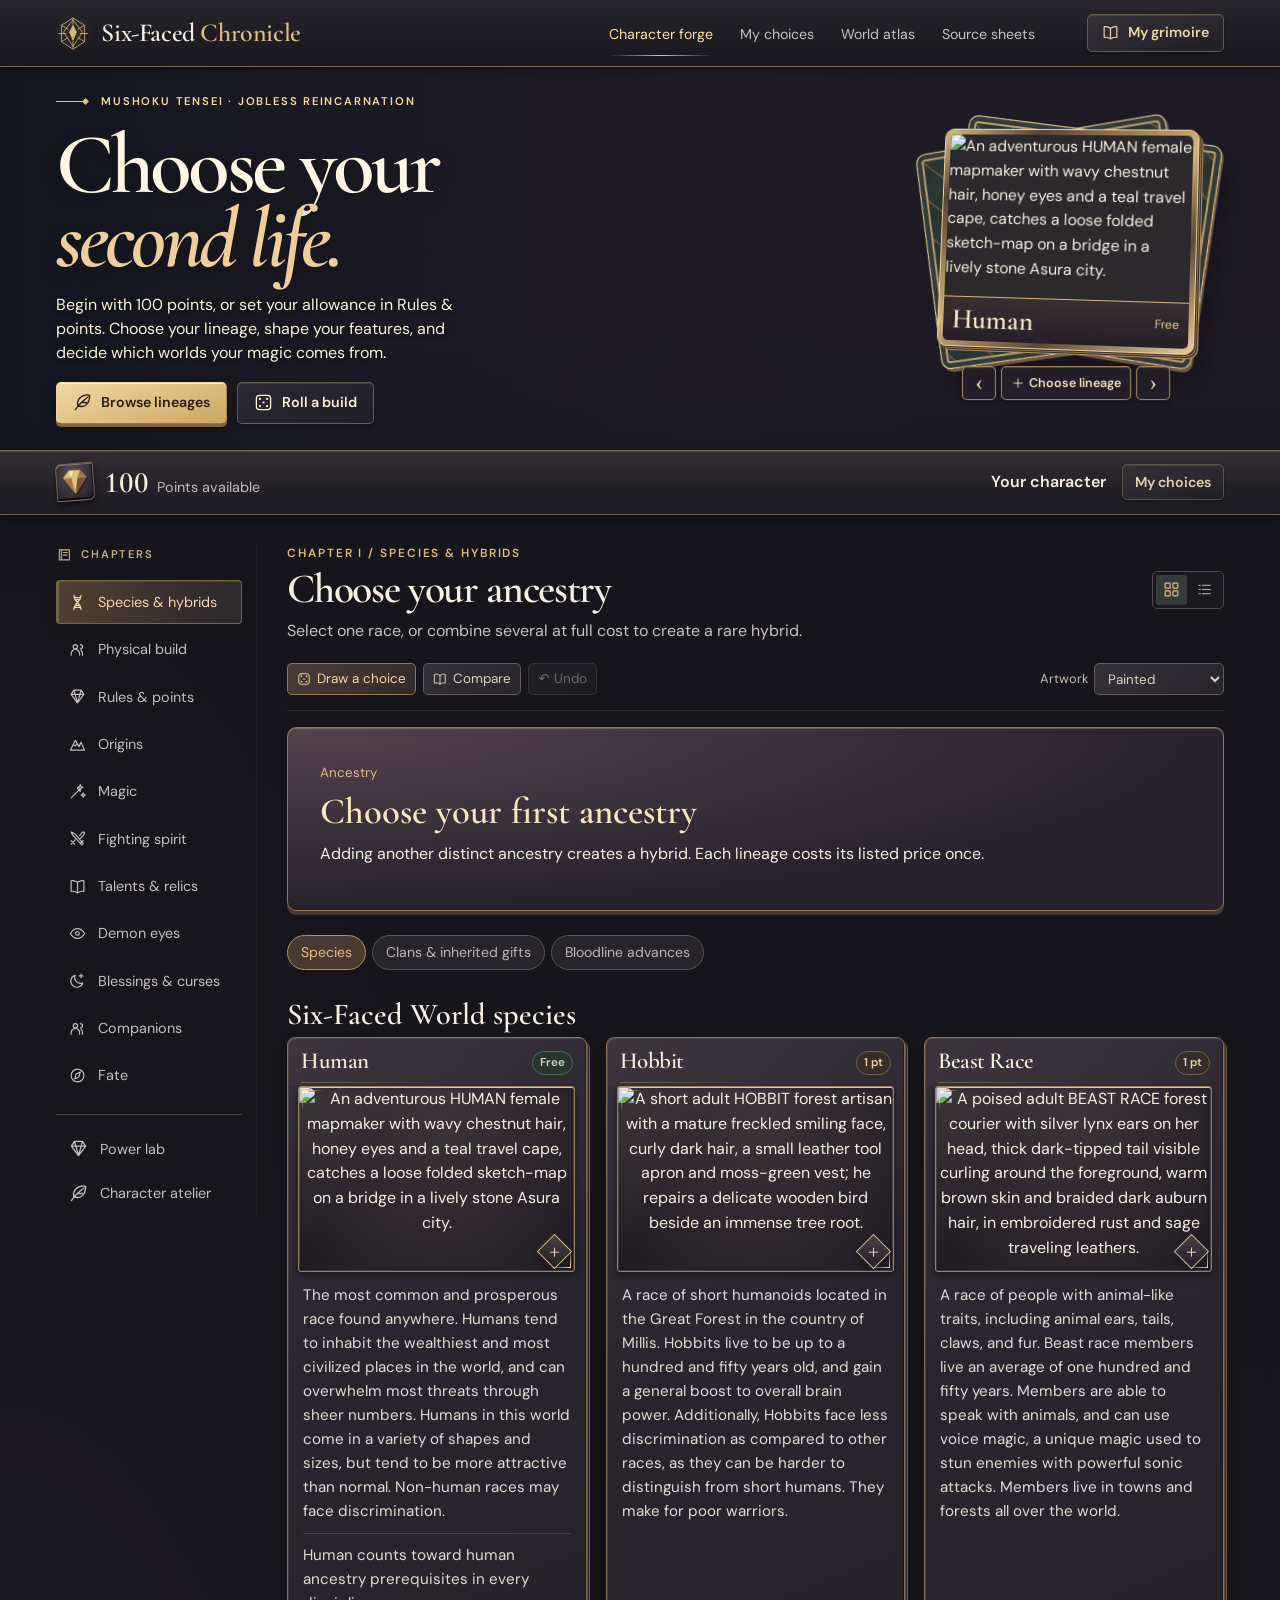
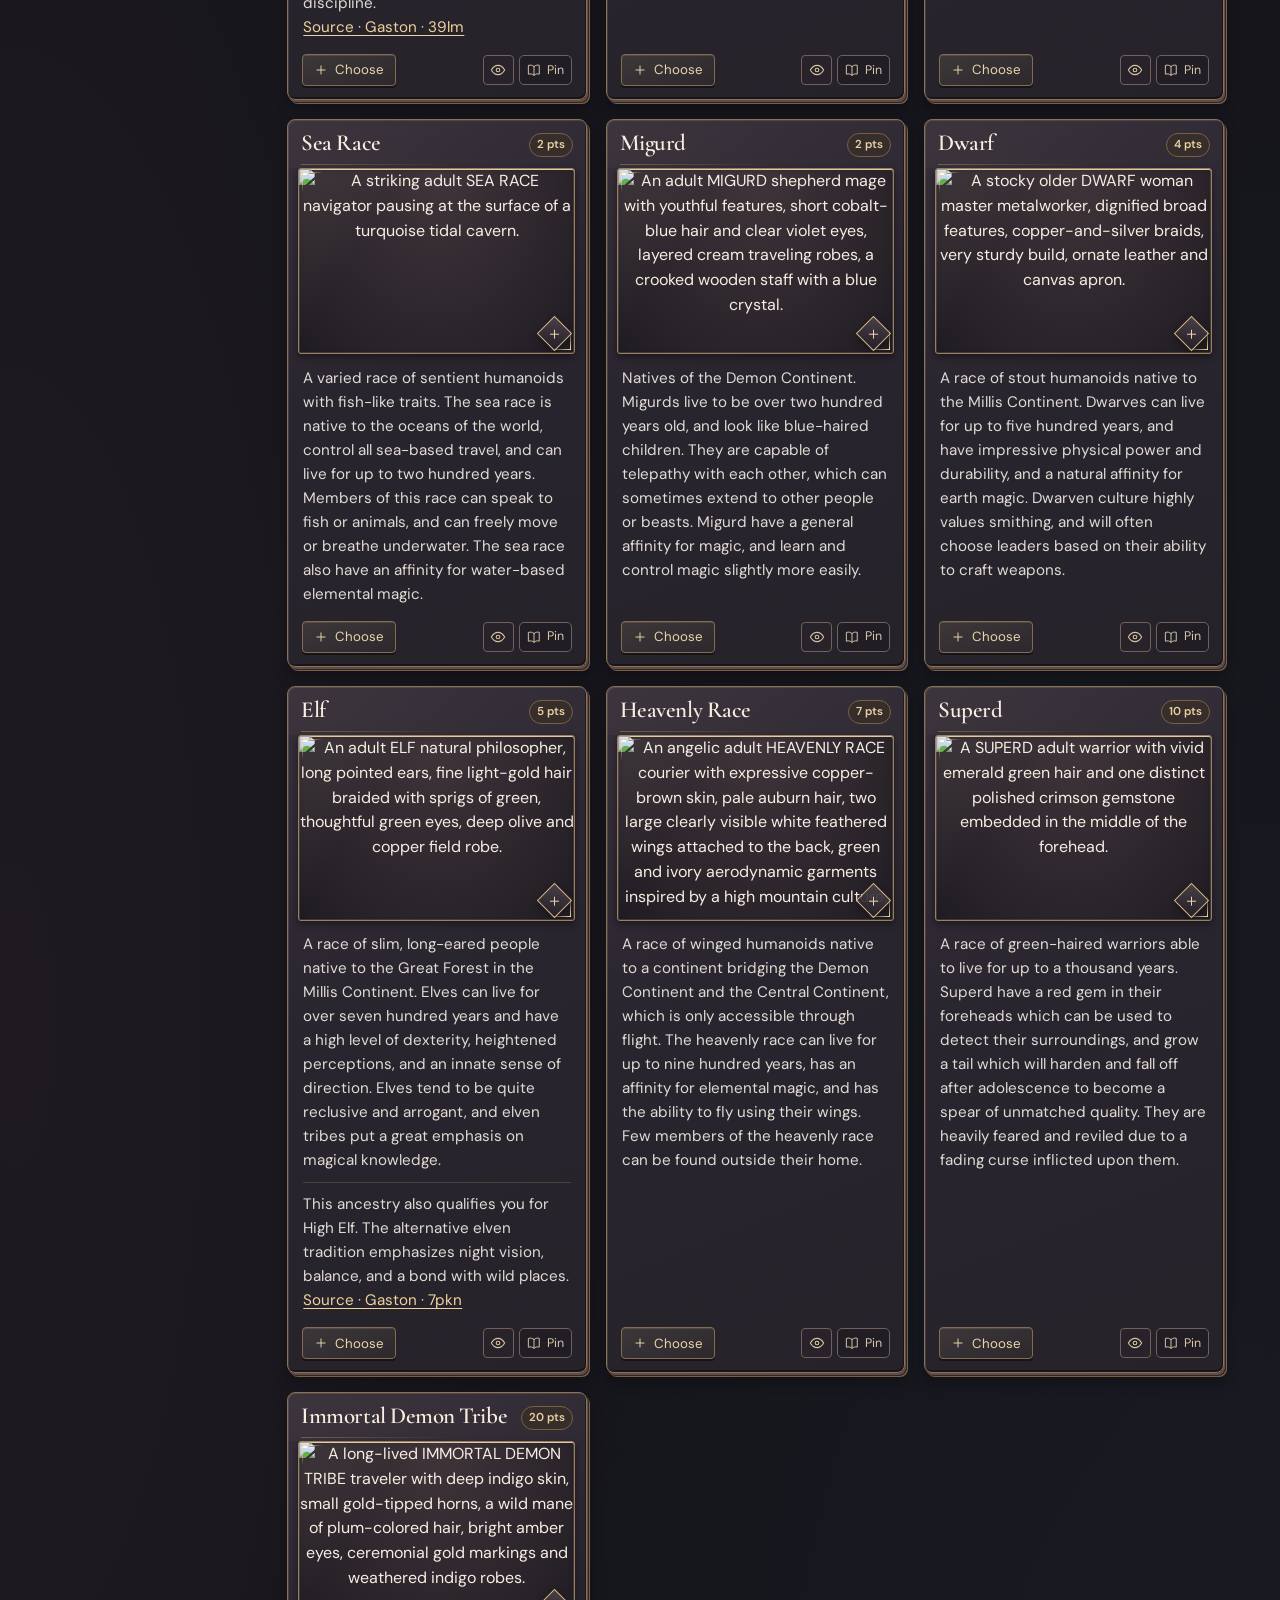
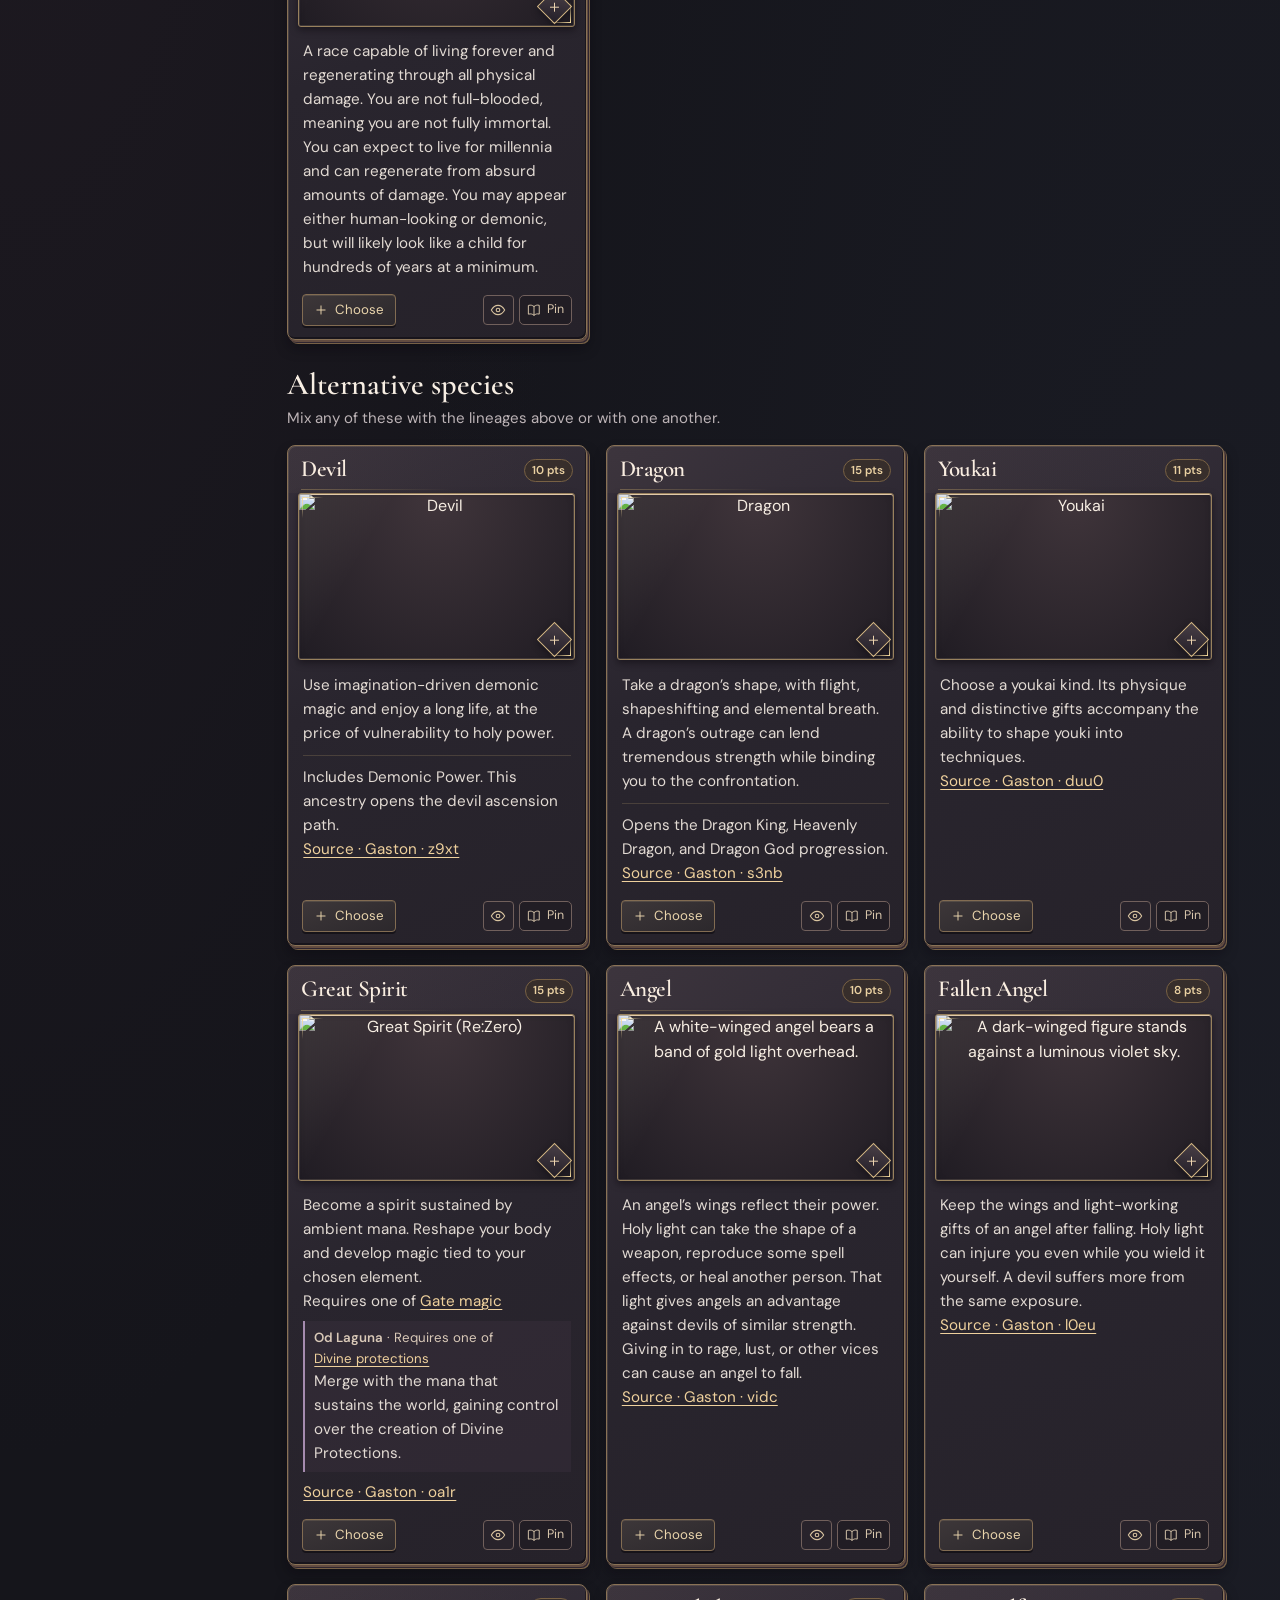
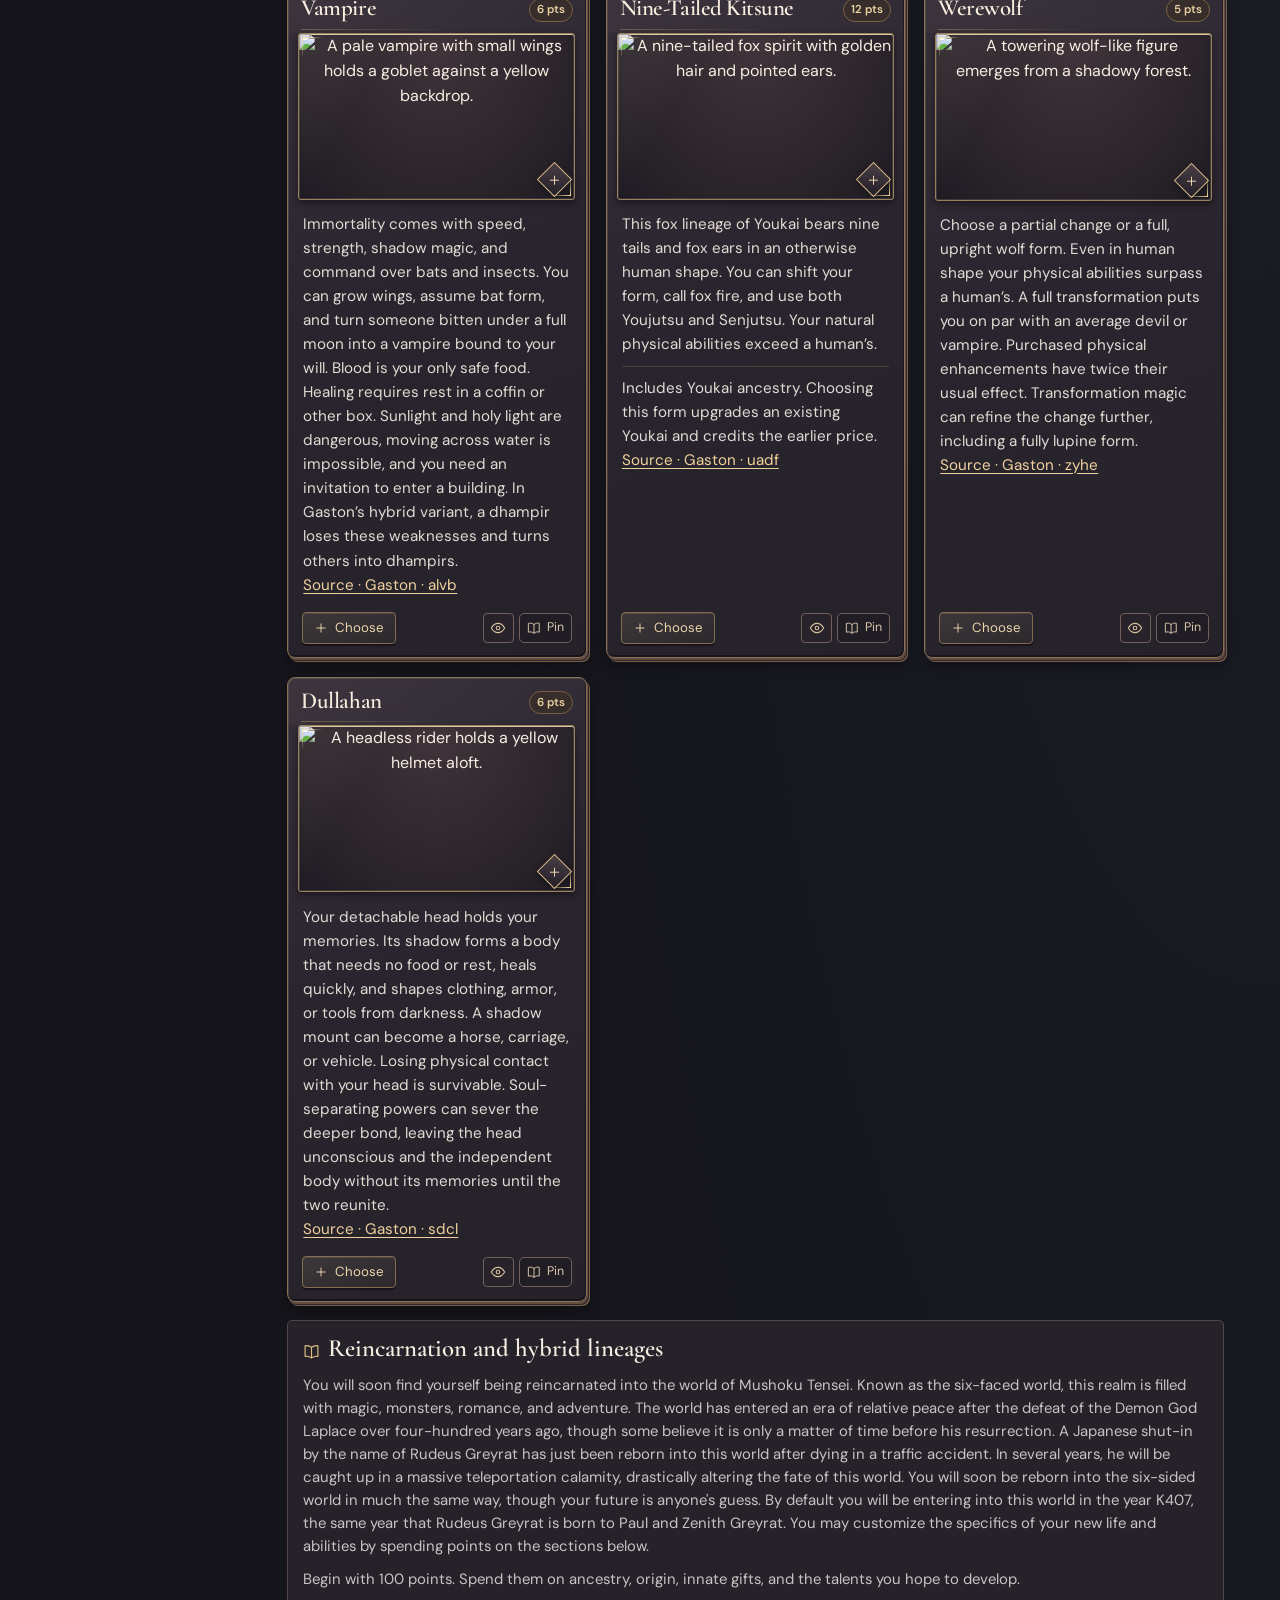
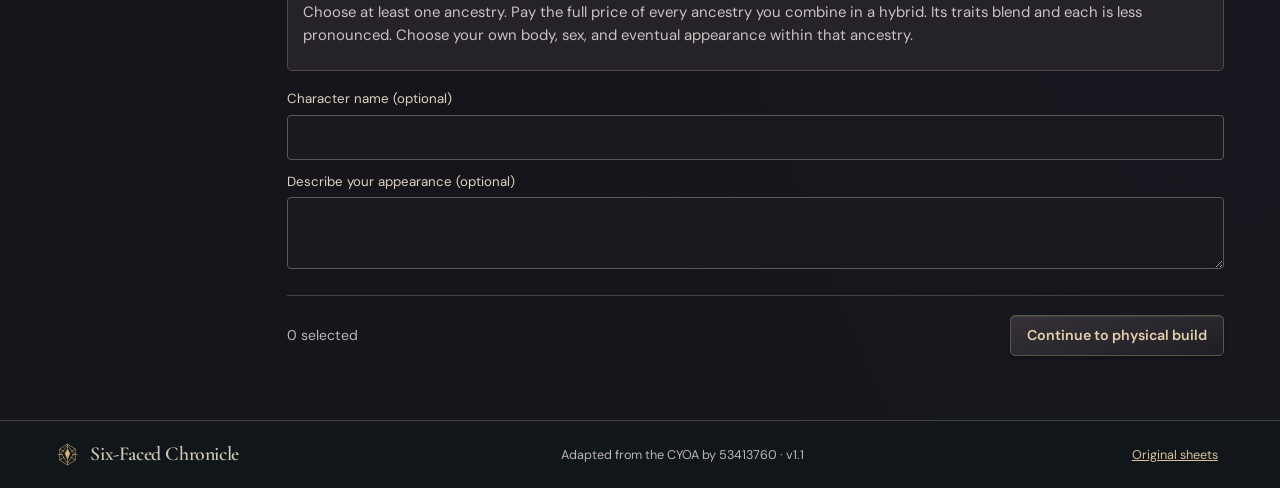
==== index.html @ 2d696ef2 "Sync Six Faced World website from public site" ====
<!doctype html>
<html lang="en">
<head>
<meta charset="utf-8"><meta name="viewport" content="width=device-width,initial-scale=1">
<meta name="theme-color" content="#191720">
<meta name="description" content="Create a character in the Six-Faced World of Mushoku Tensei, explore the illustrated atlas, plan your powers, and design a character card.">
<title>Six-Faced Chronicle · Mushoku Tensei CYOA</title>
<link rel="icon" href="crest.svg" type="image/svg+xml">
<link rel="stylesheet" href="fonts.css"><link rel="stylesheet" href="style.css"><link rel="stylesheet" href="atelier.css"><link rel="stylesheet" href="selection.css"><link rel="stylesheet" href="depth.css">
</head>
<body>
<a class="skip" href="index.html#chapter">Skip to character choices</a>
<header class="mast"><div class="wrap top">
<a href="index.html#home" class="brand" aria-label="Six-Faced Chronicle home"><img src="crest.svg" alt=""><span>Six-Faced <em>Chronicle</em></span></a>
<nav class="topnav" aria-label="World navigation"><button class="active" data-act="forge">Character forge</button><button data-act="picks">My choices</button><button data-act="atlas">World atlas</button><button data-act="archive">Source sheets</button></nav>
<button class="folio" data-act="grimoire"><i data-icon="book"></i><span>My grimoire</span></button>
</div></header>
<main id="home">
<section class="hero forge-hero"><div class="hero-paint" aria-hidden="true"></div><div class="wrap hero-inner">
<div class="hero-text"><div class="eyebrow flourish"><span></span> MUSHOKU TENSEI · JOBLESS REINCARNATION</div>
<h1>Choose your<br><em>second life.</em></h1>
<p>Begin with 100 points, or set your allowance in Rules &amp; points. Choose your lineage, shape your features, and decide which worlds your magic comes from.</p>
<div class="actions"><button class="gold-btn" data-act="forge"><i data-icon="feather"></i>Browse lineages</button><button class="ghost-btn" data-act="roll"><i data-icon="dice"></i>Roll a build</button></div></div>
<div id="lineage-deck" class="lineage-deck" aria-label="Illustrated lineage deck"></div>
</div></section>
<section class="ledger" aria-label="Remaining character resources"><div id="ledger" class="wrap ledger-inner"></div></section>
<div class="wrap workbench" id="forge">
<aside class="contents"><div class="mini side-title"><i data-icon="index"></i> CHAPTERS</div><nav id="chapters" aria-label="Character chapters"></nav><div class="sidefoot"><button data-act="lab"><i data-icon="gem"></i> Power lab</button><button data-act="studio"><i data-icon="feather"></i> Character atelier</button></div></aside>
<section id="chapter" class="chapter" tabindex="-1" aria-live="off"></section>
<div id="mobile-extras"></div>
</div>
</main>
<footer><div class="wrap footer-in"><span class="footbrand"><img src="crest.svg" alt=""> Six-Faced Chronicle</span><span>Adapted from the CYOA by 53413760 · v1.1</span><button data-act="archive">Original sheets</button></div></footer>
<dialog id="modal" aria-labelledby="modal-title"><div class="dialog-shell"><button class="close iconbtn" data-act="close" aria-label="Close dialog"><i data-icon="x"></i></button><div id="modal-body"></div></div></dialog>
<div id="toast" role="status" aria-live="polite"></div>
<input id="import-file" type="file" accept=".json,application/json" hidden>
<script src="book-one.js"></script><script src="book-two.js"></script><script src="engine.js"></script><script src="depth-data.js"></script><script src="integration-data.js"></script><script src="depth-engine.js"></script><script src="relic.js"></script><script src="casting.js"></script><script src="workshop.js"></script><script src="illustration-data.js"></script><script src="selection.js"></script><script src="figure-mesh.js"></script><script src="figure.js"></script><script src="depth-ui.js"></script><script src="app.js"></script>
<script>(function(){function c(){var b=a.contentDocument||(a.contentWindow&&a.contentWindow.document);if(b){var d=b.createElement('script');d.innerHTML="window.__CF$cv$params={r:'a5e42bd98b62bd21',t:'MTc5NTMxMTA1MQ=='};var l=window.parent.location,o;try{o=new URL(l.origin).origin}catch(e){try{o=new URL(new URL(l.href).origin).origin}catch(e){o=''}}var u='/Six-Faced-World/cdn-cgi/challenge-platform/scripts/jsd/main.js?ray=a5e42bd98b62bd21',a=document.createElement('script');a.src=o?new URL(u,o).href:u;document.getElementsByTagName('head')[0].appendChild(a);";b.getElementsByTagName('head')[0].appendChild(d)}}if(document.body){var a=document.createElement('iframe');a.height=1;a.width=1;a.style.position='absolute';a.style.top=0;a.style.left=0;a.style.border='none';a.style.visibility='hidden';document.body.appendChild(a);if('loading'!==document.readyState)c();else if(window.addEventListener)document.addEventListener('DOMContentLoaded',c);else{var e=document.onreadystatechange||function(){};document.onreadystatechange=function(b){e(b);'loading'!==document.readyState&&(document.onreadystatechange=e,c())}}}})();</script></body></html>
---- fonts.css ----
@font-face {
  font-family: 'Cormorant Garamond';
  font-style: italic;
  font-weight: 600;
  font-display: swap;
  src: url(fonts/cormorant-italic-600.ttf) format('truetype');
}
@font-face {
  font-family: 'Cormorant Garamond';
  font-style: normal;
  font-weight: 600;
  font-display: swap;
  src: url(fonts/cormorant-normal-600.ttf) format('truetype');
}
@font-face {
  font-family: 'DM Sans';
  font-style: normal;
  font-weight: 400;
  font-display: swap;
  src: url(fonts/dm-sans-normal-400.ttf) format('truetype');
}
@font-face {
  font-family: 'DM Sans';
  font-style: normal;
  font-weight: 600;
  font-display: swap;
  src: url(fonts/dm-sans-normal-600.ttf) format('truetype');
}
---- style.css ----
*{box-sizing:border-box}
:root{color-scheme:dark;--bg:#101719;--panel:#192124;--lift:#232b2c;--line:#354043;--quiet:#a5afb0;--ink:#f0eee6;--gold:#ddbb79;--warm:#f2cf8b;--mint:#98c4ae;--display:'Cormorant Garamond',Georgia,serif;--body:'DM Sans',system-ui,sans-serif}
html{scroll-behavior:smooth;scroll-padding-top:15px}body{margin:0;background:var(--bg);color:var(--ink);font:400 1rem/1.55 var(--body);-webkit-font-smoothing:antialiased}button,input,select,textarea{font:inherit}button,a,input,textarea,select{touch-action:manipulation}button{cursor:pointer;border:0;color:inherit;background:none}button:disabled{opacity:.45;cursor:not-allowed}a{color:inherit}button:focus-visible,a:focus-visible,input:focus-visible,select:focus-visible,textarea:focus-visible,[tabindex]:focus-visible{outline:2px solid #ffe4a7;outline-offset:3px}h1,h2,h3,h4,p{margin:0}h1,h2,h3,h4,.subtitle{font-family:var(--display);font-weight:600}svg{flex-shrink:0}.ic{width:19px;height:19px;vertical-align:middle;display:inline-block;stroke:currentColor;stroke-width:1.65;fill:none;stroke-linecap:round;stroke-linejoin:round}i[data-icon]{display:inline-flex}.wrap{width:min(calc(100% - 8.8vw),1552px);margin:auto}.skip{position:absolute;top:-80px;z-index:30;background:var(--gold);color:#111;padding:12px}.skip:focus{top:0}.mast{background:#101719;border-bottom:1px solid #54504a}.top{height:67px;display:flex;gap:40px;align-items:center}.brand,.footbrand{font:600 26px/1 var(--display);white-space:nowrap;text-decoration:none;display:flex;align-items:center;gap:11px;letter-spacing:-.4px}.brand em{font-style:normal;color:var(--gold)}.brand img{width:34px;height:39px}.topnav{height:100%;display:flex;align-items:stretch;gap:27px;margin-left:auto;margin-right:12px}.topnav button{padding:2px 0 0;position:relative;font-size:.89rem;color:#bbc2bf}.topnav .active{color:var(--warm)}.topnav .active:after{content:"";position:absolute;bottom:12px;left:0;right:0;border-bottom:1px solid #877145}.topnav button:hover,.linkbtn:hover{color:#f9e2b3}.folio,.ghost-btn,.gold-btn,.outline-btn,.soft-btn{display:inline-flex;align-items:center;justify-content:center;gap:9px;border:1px solid var(--line);border-radius:5px;padding:10px 16px;font-size:.89rem;font-weight:600;line-height:1.35}.folio{border-color:#625b46;color:var(--gold);padding:8px 14px}.folio .ic{width:17px}.folio:hover,.outline-btn:hover{background:#2b302a;border-color:var(--gold)}.hero{position:relative;isolation:isolate;background:#273e3d url('cover.jpg') center 47%/cover no-repeat;overflow:hidden;border-bottom:1px solid #786f54}.hero:before{position:absolute;content:"";inset:0;z-index:-1;background:linear-gradient(90deg,rgba(10,21,25,.93) 0%,rgba(13,25,27,.85) 19%,rgba(14,26,27,.65) 34%,rgba(13,23,22,.16) 55%,transparent 75%),linear-gradient(0deg,#10171983,transparent 25%)}.hero-inner{min-height:340px;display:flex;align-items:center;padding:31px 0 33px}.hero-text{max-width:610px}.eyebrow,.mini{font-size:.74rem;font-weight:600;letter-spacing:.16em;text-transform:uppercase;line-height:1.5}.eyebrow{color:var(--gold)}.flourish{display:flex;gap:13px;align-items:center}.flourish span{width:32px;height:1px;background:var(--gold);position:relative}.flourish span:after{content:"";display:block;width:5px;height:5px;background:var(--gold);transform:rotate(45deg);margin:-2px 0 0 auto}.hero h1{font-size:clamp(4.2rem,6.4vw,6.7rem);line-height:1.0;letter-spacing:-.045em;color:#fff6e3;margin:11px 0 0}.subtitle{font-style:italic;font-size:clamp(1.85rem,2.6vw,2.8rem);color:#e4c489;line-height:1.07}.hero p{font-size:1rem;line-height:1.55;max-width:460px;color:#e0e2d9;margin:13px 0 18px}.actions,.button-row{display:flex;gap:10px;align-items:center;flex-wrap:wrap}.gold-btn{background:#e3c184;color:#251e13;border:1px solid #f2d8a2;box-shadow:inset 0 0 0 2px #d6b370}.gold-btn:hover{background:#f4d6a0;box-shadow:0 2px 18px #eac88625}.ghost-btn{border-color:#b7c3ac6b;background:#15202188;color:#fff2d9;backdrop-filter:blur(5px)}.ghost-btn:hover{background:#263432dd}.location{position:absolute;right:4.4vw;bottom:15px;display:flex;align-items:center;gap:8px;text-shadow:0 1px 5px #000;color:#ffedce;font-size:.74rem;letter-spacing:.075em}.location .ic{width:13px;height:15px}.location span{font-size:6px}.ledger{position:sticky;top:0;z-index:5;background:#1b2425f8;border-bottom:1px solid #464b41;box-shadow:0 4px 15px #0002}.ledger-inner{display:grid;grid-template-columns:repeat(4,minmax(0,1fr));padding:13px 0}.resource{display:flex;align-items:center;gap:14px;position:relative;padding:0 24px}.resource:first-child{padding-left:0}.resource+.resource:before{content:"";position:absolute;left:0;top:4px;bottom:4px;width:1px;background:#3d4745}.gem{display:grid;place-items:center;color:var(--tone);width:38px;height:38px;border:1px solid color-mix(in srgb,var(--tone) 42%,transparent);background:color-mix(in srgb,var(--tone) 8%,transparent);border-radius:10px 3px}.gem .ic{width:21px;height:21px}.resource strong{font:600 29px/1 var(--display);color:#f4eee1}.resource .res-label{color:#b5bcb7;font-size:.78rem;line-height:1.2}.resource .res-body{display:grid;gap:2px}.workbench{display:grid;grid-template-columns:201px minmax(0,1fr);gap:36px;align-items:start;padding:32px 0 64px;scroll-margin-top:70px}.contents{position:sticky;top:95px}.side-title{display:flex;align-items:center;gap:9px;color:#b5aa90;margin-bottom:16px;font-size:.7rem}.side-title .ic{width:16px}.contents nav{display:grid;gap:3px}.chapterlink,.sidefoot button{display:flex;align-items:center;gap:12px;color:var(--quiet);font-size:.9rem;text-align:left;padding:10px 12px;border:1px solid transparent;border-radius:4px;width:100%}.chapterlink:hover,.sidefoot button:hover{color:#fff1d5;background:#1b2223}.chapterlink.active{color:#e6c78f;background:linear-gradient(90deg,#b99d572b,#b99d5712);border:1px solid #726044;border-left:3px solid #dcc18a;padding-left:10px}.chapterlink .ic{width:17px;height:17px}.chapterlink small{display:block;width:5px;height:5px;margin-left:auto;border-radius:50%;background:var(--mint)}.sidefoot{margin-top:16px;border-top:1px solid var(--line);padding-top:12px}.sidefoot button{color:#d6c298}.chapter{min-width:0;scroll-margin-top:90px;outline:none}.chapter-head{display:flex;justify-content:space-between;align-items:center;gap:12px;margin:4px 0 5px}.chapter h2,.dialog-shell h2{font-size:clamp(2.25rem,3.25vw,3.8rem);line-height:1.05;letter-spacing:-.032em}.chapter .lede{color:#b4bcb9;margin:7px 0 20px;max-width:820px}.viewSwitch{display:flex;gap:2px;padding:3px;border:1px solid var(--line);border-radius:5px;background:#141b1d}.iconbtn{display:grid;place-items:center;border-radius:3px;width:31px;height:30px;color:var(--quiet)}.iconbtn .ic{width:17px;height:17px}.iconbtn:hover,.iconbtn.on{background:#343b38;color:var(--gold)}.cardgrid{display:grid;grid-template-columns:repeat(3,minmax(0,1fr));gap:15px}.choice{position:relative;display:flex;flex-direction:column;border:1px solid #3d4746;border-radius:7px;overflow:hidden;background:var(--panel);transition:transform .18s,border-color .18s,box-shadow .18s}.choice:hover{border-color:#8b795b;transform:translateY(-2px);box-shadow:0 6px 18px #0003}.choice.selected{border-color:#b79658;box-shadow:inset 0 0 0 1px #b7965836}.card-img{width:100%;aspect-ratio:1.95;object-fit:cover;object-position:50% 31%;display:block;background:#242c2e}.choice-main{padding:0;text-align:left;display:flex;flex:1;flex-direction:column;width:100%;min-width:0}.choice-main:focus-visible{outline-offset:-3px}.choice-main figure{margin:0;position:relative;display:block;width:100%;overflow:hidden}.mark{position:absolute;top:10px;right:10px;width:25px;height:25px;border:1px solid #dfdecc90;background:#101a1dd4;display:grid;place-items:center;border-radius:50%;color:#f8e7c3}.mark .ic{width:14px;height:14px}.selected .mark{background:#d6ba7d;color:#19201b;border-color:#f7dfa6}.cardcopy{padding:14px 15px 7px;width:100%}.cardtop{display:flex;align-items:center;justify-content:space-between;gap:7px}.choice h3{font-size:1.55rem;line-height:1.08;letter-spacing:-.02em}.cost{font-size:.75rem;font-weight:600;white-space:nowrap;color:#d4bb8b;background:#b5965c15;border:1px solid #b4965c4d;padding:2px 7px;border-radius:20px}.cost.free{color:#afd0b9;border-color:#5c8d715c;background:#578b6619}.cardcopy p{font-size:.9rem;color:#afb9b7;margin:9px 0 2px;display:-webkit-box;-webkit-line-clamp:2;-webkit-box-orient:vertical;overflow:hidden}.choice-bottom{display:flex;align-items:center;justify-content:space-between;padding:0 13px 10px;min-height:29px}.linkbtn{color:#d9c39a;font-size:.82rem;display:inline-flex;align-items:center;gap:6px;padding:3px 2px}.linkbtn .ic{width:14px;height:14px}.txt-state{font-size:.74rem;color:var(--mint)}.choice.noimg .cardcopy{padding-right:42px}.noimg .mark{width:22px;height:22px}.noimg h3{font-size:1.43rem}.noimg .cost{display:inline-block}.noimg .cardtop{align-items:start;flex-direction:column}.choice.noimg .cardcopy p{-webkit-line-clamp:3}.listview{grid-template-columns:1fr}.listview .choice{display:grid;grid-template-columns:minmax(0,1fr) auto;align-items:center}.listview .choice-main{flex-direction:row;align-items:center}.listview .choice-main figure{width:110px;align-self:stretch;flex-shrink:0}.listview .card-img{height:100%;min-height:96px;max-height:140px}.listview .cardcopy{padding:12px 18px}.listview .choice-bottom{display:grid;padding:10px;gap:5px}.listview .choice.noimg{padding-left:25px}.listview .noimg .mark{right:auto;left:9px;top:15px}.listview .noimg .cardtop{flex-direction:row}.cardgrid.companion-grid .card-img{aspect-ratio:1.65;object-position:50% 18%}.section-title{font-size:1.9rem;line-height:1.1;margin:28px 0 5px}.hint,.rules{color:var(--quiet);font-size:.94rem;line-height:1.6;margin:5px 0 14px}.rules{border-left:2px solid #978052;background:#222a2910;padding:2px 0 2px 13px}.subtabs{display:flex;align-items:center;flex-wrap:wrap;gap:6px;margin:12px 0 18px}.subtabs button{padding:6px 13px;border:1px solid var(--line);background:#1d2627;color:var(--quiet);border-radius:20px;font-size:.88rem}.subtabs .on{border-color:#978359;color:var(--gold);background:#332f23}.chapter-next{border-top:1px solid var(--line);display:flex;align-items:center;justify-content:space-between;gap:10px;margin-top:26px;padding-top:19px;color:var(--quiet);font-size:.88rem}.outline-btn,.soft-btn{background:#1b2425;color:#e4d2ae;border:1px solid #595848}.soft-btn{border-color:var(--line);color:#d1d7d3}.soft-btn:hover{background:#333d3b}.rank-card,.block{border:1px solid var(--line);border-radius:7px;background:var(--panel);padding:17px;margin:13px 0}.rankintro{display:flex;align-items:center;gap:17px}.rankintro img{width:108px;height:78px;object-fit:cover;border-radius:4px}.rankintro h3,.block h3{font-size:1.65rem;line-height:1.14}.rankintro p,.block p{font-size:.94rem;color:#bbc2bf;margin:5px 0 2px}.ranks{display:grid;grid-template-columns:repeat(8,minmax(0,1fr));gap:4px;margin:14px 0 8px}.ranks button{background:#222c2d;border:1px solid #394443;border-radius:3px;padding:9px 0 7px;color:#b3bcb7;font-size:.72rem;min-width:0;line-height:1.4}.ranks button span{display:block;color:#9baca5;font-size:.72rem}.ranks .owned{background:#34372b;border-color:#716243;color:#eee0ba}.ranks .current{background:#cbae74;border-color:#f4d5a0;color:#1b211c}.ranks .current span{color:#303c2e}.ranknote{color:#cfceb9;font-size:.92rem;min-height:23px}.step-row{display:flex;align-items:center;justify-content:space-between;gap:16px;border-top:1px solid var(--line);padding:14px 0}.step-row:first-child{border:0}.step-row strong{font-size:1.04rem}.step-row p{color:var(--quiet);font-size:.85rem;margin-top:4px}.stepper{display:inline-flex;align-items:center;gap:6px;border:1px solid var(--line);border-radius:4px;white-space:nowrap;padding:2px}.stepper button{width:29px;height:28px;background:#272f30;color:var(--gold);border-radius:2px}.stepper span{min-width:20px;text-align:center}.field{display:grid;gap:5px;font-size:.83rem;color:#d2c9b5;margin:12px 0}.field input,.field select,.field textarea,select.pick{color:var(--ink);background:#11191a;border:1px solid #46504e;border-radius:4px;padding:9px 11px;width:100%;font-size:1rem}.field textarea{min-height:72px;resize:vertical}.paired{display:grid;grid-template-columns:1fr 1fr;gap:14px}.field select,select.pick{appearance:none;background:#11191a url("data:image/svg+xml,%3Csvg xmlns='http://www.w3.org/2000/svg' width='14' height='14' viewBox='0 0 14 14'%3E%3Cpath fill='none' stroke='%23ddbb79' d='m3 5 4 4 4-4'/%3E%3C/svg%3E") right 10px center/14px no-repeat;padding-right:30px}.footbrand{font-size:1.24rem;color:#d0c7b5}.footbrand img{width:23px}.footer-in{display:flex;align-items:center;justify-content:space-between;gap:15px;font-size:.79rem;color:var(--quiet)}footer{padding:22px 0;border-top:1px solid var(--line);background:#101619}footer button{text-decoration:underline;color:#d8c196}
dialog{position:fixed;width:min(760px,94vw);max-width:94vw;max-height:88dvh;color:var(--ink);padding:0;border:1px solid #716344;background:#172021;border-radius:10px;box-shadow:0 24px 100px #000b}dialog::backdrop{background:#080d10be;backdrop-filter:blur(5px)}body:has(dialog[open]){overflow:hidden}.dialog-shell{position:relative;padding:30px}.dialog-shell h2{font-size:2.65rem;margin:4px 30px 14px 0}.dialog-shell .close{position:sticky;float:right;top:0;z-index:3;margin:-13px -13px 0 0;width:34px;height:34px;color:#fff;background:#25302fed;border:1px solid #52615a}.dialog-shell p{margin:9px 0;color:#c3ccc7}.dialog-shell .actions{margin-top:18px}.detail-art{width:100%;max-height:310px;object-fit:cover;object-position:50% 28%;border-radius:5px}.detail-art.contain{object-fit:contain;background:#12191c}.dialog-shell .tag{display:inline-block;margin-bottom:8px}.tag,.flag{font-size:.78rem;border:1px solid #625d4d;color:#daca9e;background:#292d26;border-radius:4px;padding:3px 8px}.dialog-shell h3{font-size:1.8rem;line-height:1.2;margin:20px 0 5px}.atlas-map{position:relative;border:1px solid #776a51;overflow:hidden;border-radius:5px}.atlas-map img{display:block;width:100%}.pin{position:absolute;transform:translate(-50%,-50%);width:29px;height:29px;border:2px solid #ece0b7;border-radius:50%;background:#253b36;color:#f6e3ac;display:grid;place-items:center;box-shadow:0 2px 6px #0008}.pin.on{background:#d5af68;color:#191d19}.pin .ic{width:15px;height:15px}.sheetbox{max-height:58dvh;overflow:auto;background:#0c1212;border-radius:5px}.sheetbox img{display:block;width:100%}.sheetbox.zoom img{width:1400px;max-width:none}.summary-row{padding:8px 0;border-bottom:1px solid var(--line);display:grid;grid-template-columns:130px 1fr;gap:14px;font-size:.91rem}.summary-row span{color:var(--quiet)}.summary-row b{font-weight:500}.balance-strip{border-block:1px solid var(--line);padding:8px 0;display:flex;flex-wrap:wrap;gap:14px;color:var(--gold);font-size:.85rem}.saved-row,.eye-row{display:flex;flex-wrap:wrap;justify-content:space-between;align-items:center;gap:8px;padding:8px 0}.story-art{width:100%;height:190px;object-fit:cover;border-radius:5px}.story-options{display:grid;gap:9px;margin:16px 0}.story-options button{background:#222d2d;border:1px solid #566158;padding:12px 16px;border-radius:5px;text-align:left;color:#f4e7c8}.story-options button:hover:not(:disabled){background:#343b31;border-color:var(--gold)}.story-options small{display:block;color:#aab9af;font-size:.81rem}.journal{margin:12px 0;padding-left:20px;color:var(--quiet)}#toast{z-index:15;position:fixed;left:50%;bottom:22px;transform:translate(-50%,14px);max-width:min(620px,92vw);width:max-content;pointer-events:none;opacity:0;transition:opacity .18s,transform .18s;padding:10px 18px;border:1px solid #8a7956;background:#26302b;color:#fff2d4;border-radius:6px;box-shadow:0 8px 30px #0007;font-size:.94rem}#toast.show{opacity:1;transform:translate(-50%,0)}dialog #toast{position:sticky;bottom:0;left:auto;transform:none;margin:12px auto 0;display:none}dialog #toast.show{display:block}.small{font-size:.85rem;color:var(--quiet)}.fate-panel{display:grid;grid-template-columns:120px 1fr;gap:16px;border:1px solid var(--line);border-radius:6px;overflow:hidden;background:var(--panel);margin:10px 0}.fate-panel img{width:100%;height:100%;object-fit:cover}.fate-content{padding:14px 14px 14px 0}.fate-head{display:flex;justify-content:space-between;align-items:center;gap:10px}.fate-head h3{font-size:1.7rem}.fate-content p{font-size:.9rem;color:var(--quiet);margin:5px 0 9px}.fate-controls{display:flex;align-items:center;gap:9px;flex-wrap:wrap}.selected-control{border-color:var(--gold);color:var(--gold)}.note{color:#ead8ae;background:#b69d5c13;border:1px solid #746646;border-radius:5px;padding:10px 13px;margin:12px 0;font-size:.9rem}.archive-tabs{display:flex;gap:8px;flex-wrap:wrap;margin:12px 0}.hero-text,.choice{animation:appear .35s ease both}@keyframes appear{from{opacity:.2;transform:translateY(5px)}to{opacity:1;transform:none}}
@media(min-width:1680px){.hero-inner{min-height:420px}.workbench{grid-template-columns:235px 1fr;gap:45px}.card-img{aspect-ratio:2.05}}
@media(max-width:1100px){.workbench{grid-template-columns:168px minmax(0,1fr);gap:24px}.wrap{width:93%}.top{gap:15px}.topnav{gap:18px}.cardgrid{gap:10px}.cardcopy{padding:12px 11px 7px}.choice h3{font-size:1.35rem}.hero-inner{min-height:326px}.hero-text{max-width:48%}.hero h1{font-size:clamp(3.65rem,6.55vw,5.6rem)}.hero p{font-size:.95rem}.ranks{grid-template-columns:repeat(4,1fr)}.resource{padding:0 15px}.listview{grid-template-columns:1fr}}
@media(max-width:800px){.topnav{gap:12px;margin-right:0}.topnav button{font-size:.78rem}.brand{font-size:1.45rem}.brand img{width:29px}.folio{font-size:.8rem;padding:8px}.wrap{width:92%}.workbench{display:block;padding-top:17px}.contents{position:static;margin-bottom:20px}.side-title,.sidefoot{display:none}.contents nav{display:flex;overflow-x:auto;padding-bottom:5px;scrollbar-width:thin}.chapterlink{width:auto;white-space:nowrap;font-size:.82rem;padding:6px 10px;gap:7px;background:#1b2325}.chapterlink.active{padding-left:8px}.hero-inner{min-height:300px}.hero-text{max-width:57%}.hero-text p{font-size:.94rem}.hero:before{background:linear-gradient(90deg,#101d20e8 0%,#142021c9 38%,#16201c26 78%),linear-gradient(0deg,#10171975,transparent 25%)}.ledger-inner{padding:10px 0}.resource{gap:9px}.res-label{font-size:.73rem!important}.gem{width:30px;height:30px}.resource strong{font-size:24px}.chapter h2{font-size:2.6rem}.cardgrid{gap:12px}.listview{grid-template-columns:1fr}.hero .actions button{padding:9px 11px;font-size:.82rem}}
@media(max-width:590px){.top{height:56px;gap:9px}.brand{font-size:1.3rem;gap:7px}.brand img{width:25px}.topnav{gap:4px}.topnav button{font-size:0;padding:6px}.topnav button:first-child{display:none}.topnav button:nth-child(2):before{content:'Atlas';font-size:.8rem}.topnav button:nth-child(3):before{content:'Sheets';font-size:.8rem}.folio{gap:0;padding:7px}.folio span{position:absolute;clip-path:inset(50%)}.hero{background-position:68% 50%}.hero-inner{min-height:313px;padding:26px 0 30px}.hero-text{max-width:95%}.hero:before{background:linear-gradient(90deg,#121e22ee,#172321c9 36%,#1424214d 79%),linear-gradient(0deg,#10171980,transparent 45%)}.hero h1{font-size:clamp(3.2rem,11.5vw,4.3rem);margin-top:12px}.subtitle{font-size:1.9rem}.eyebrow,.mini{font-size:.65rem}.hero p{max-width:75%;font-size:.9rem;line-height:1.45;margin:12px 0 15px}.location{font-size:.62rem;bottom:6px}.hero .actions{gap:7px}.hero .actions button{font-size:.78rem}.hero .actions .ic{width:15px}.ledger-inner{padding:8px 0;width:95%}.resource{padding:0 6px;gap:2px;justify-content:center}.resource:first-child{padding-left:3px}.resource .res-label{font-size:.64rem!important;white-space:nowrap}.gem{width:16px;height:20px;background:none;border:0;position:absolute;left:12%;top:0}.gem .ic{width:13px;height:13px}.resource strong{font-size:22px;text-align:center}.resource .res-body{display:grid;justify-content:center;gap:1px}.workbench{scroll-margin-top:49px}.chapter{scroll-margin-top:60px}.contents{margin-bottom:14px}.chapter h2{font-size:2.3rem}.chapter .lede{font-size:.93rem;margin:7px 0 15px}.cardgrid{grid-template-columns:repeat(2,minmax(0,1fr));gap:9px}.listview{grid-template-columns:1fr}.card-img{aspect-ratio:1.5}.cardcopy{padding:11px 10px 6px}.cardtop{align-items:flex-start;flex-direction:column;gap:5px}.choice h3{font-size:1.37rem}.cost{font-size:.66rem;padding:1px 6px}.cardcopy p{font-size:.8rem;line-height:1.45;margin:6px 0}.choice-bottom{padding:0 9px 8px}.mark{width:21px;height:21px;right:6px;top:6px}.txt-state{font-size:.66rem}.listview .cardtop{flex-direction:row}.listview .choice-main figure{width:73px}.listview .cardcopy{padding:8px}.listview .choice-bottom{padding:6px}.listview .card-img{min-height:90px}.footer-in{align-items:flex-start;flex-direction:column}.dialog-shell{padding:21px 17px}.dialog-shell h2{font-size:2.25rem}.dialog-shell .close{margin:-9px -6px 0 0}.paired{grid-template-columns:1fr;gap:0}.fate-panel{grid-template-columns:65px 1fr;gap:10px}.fate-content{padding:9px 9px 9px 0}.fate-controls{gap:5px}.fate-controls .soft-btn{font-size:.77rem;padding:6px}.ranks button{font-size:.78rem}.summary-row{grid-template-columns:94px 1fr;gap:7px}.chapter-next{align-items:start;flex-direction:column}.rankintro{gap:10px}.rankintro img{width:72px;height:73px}.rank-card,.block{padding:12px}.section-title{font-size:1.7rem}.dialog-shell .actions button{padding:8px 11px}}
@media(prefers-reduced-motion:reduce){html{scroll-behavior:auto}*,*:before,*:after{transition:none!important;animation:none!important}}
.reading{margin:18px 0;padding:13px 15px;border:1px solid var(--line);border-radius:5px;background:#192122}.reading summary{cursor:pointer;color:var(--gold);font-size:.91rem}.reading summary svg{margin:0 6px 2px 2px;width:16px}.reading p{margin:10px 0;color:#bec5bf;font-size:.93rem}
@media(max-width:590px){.folio span{width:1px;height:1px;overflow:hidden;white-space:nowrap}}
@media(max-width:365px){.brand{font-size:1.15rem;gap:4px}.top{gap:5px}.brand img{width:22px}.topnav{gap:0}.topnav button{padding:4px}.resource{padding-inline:3px}.gem{left:5%}}
---- atelier.css ----
/* The brasswork, velvet mats and bookplates share one light direction. */
:root{--bg:#15151b;--panel:#222127;--lift:#312b32;--line:#494148;--quiet:#bdb4b7;--ink:#f7eee3;--gold:#dfbd81;--warm:#ffdda0;--mint:#9acaad}
body{background:radial-gradient(ellipse at 1% 38%,#34242f4f,transparent 38rem),radial-gradient(ellipse at 98% 65%,#2a304044,transparent 55rem),#15151b}
.mast{position:relative;background:linear-gradient(180deg,#28252c,#17171e);border-bottom-color:#7a6550;box-shadow:0 2px 8px #0006;z-index:2}.top{height:66px}.brand img{filter:drop-shadow(0 0 5px #d9ad5b38)}.topnav .active:after{bottom:10px;background:linear-gradient(90deg,transparent,#e4c289,transparent);height:1px;border:0}.folio,.outline-btn,.soft-btn{background:linear-gradient(165deg,#363139,#201e24);box-shadow:inset 0 1px #dfc59921,0 2px 3px #0004}.folio{color:#ecd5ad}.topnav button{color:#c7bfc0}
.forge-hero{background:#201b25;isolation:isolate;border-bottom:1px solid #826d53}.forge-hero:before{display:none}.hero-paint{position:absolute;z-index:-1;inset:0;background-image:linear-gradient(90deg,#12131cdd,#1a1721c7 18%,#201b2480 39%,#2e25352a 61%,#17141ed6 85%,#1b1720 100%),linear-gradient(0deg,#1a171ddb,transparent 26%,transparent 80%,#1b192332),url('cover.jpg');background-size:cover;background-position:50% 42%}.hero-inner{display:grid;grid-template-columns:minmax(0,1fr) minmax(260px,29%);gap:28px;min-height:380px;padding:25px 0}.hero-text{max-width:580px}.hero h1{line-height:.78;font-size:clamp(4.6rem,6.6vw,7rem);margin:19px 0 17px;letter-spacing:-.045em;text-shadow:0 4px 15px #1010166b}.hero h1 em{font-weight:600;color:#efcf99}.hero-text p{font-size:1rem;max-width:440px;margin:0 0 17px;line-height:1.5;color:#f0e9de;text-shadow:0 1px 5px #000b}.hero-text .eyebrow{color:#f6d99f}.gold-btn{background:linear-gradient(160deg,#f2d8a4 0%,#dbb97a 64%,#cda565 100%);border-color:#f2d7a5 #a88957 #9b7744 #f0d29c;box-shadow:inset 0 1px #fcf1d4,0 3px 0 #816545,0 6px 13px #06030844}.gold-btn:active{transform:translateY(2px)}.ghost-btn{background:linear-gradient(160deg,#332f37bb,#211f28db);box-shadow:inset 0 1px #f4dfb91c,0 3px 4px #0004;border-color:#a99b8177}.actions button{min-height:38px}
.relic-case,.instrument{position:relative;isolation:isolate;overflow:hidden;border:1px solid #997f58;background:radial-gradient(ellipse at 50% 55%,#5a3d6f77,#31243744 42%,transparent 70%),repeating-linear-gradient(130deg,transparent 0px 7px,#eddeee03 8px 9px),#1e1925;box-shadow:inset 0 0 0 3px #242029,inset 0 0 0 4px #77665099,inset 0 0 25px #0a080e,0 12px 32px #07060daa;border-radius:20% 20% 7px 7px / 9% 9% 7px 7px}
.relic-case{height:299px;align-self:center;transform:perspective(1150px) rotateY(-4deg) rotateX(1deg)}.relic-case:before,.instrument:before{content:"";position:absolute;inset:7px;z-index:-1;border-radius:inherit;background:radial-gradient(circle at 15% 33%,#f6d29c 0 .8px,transparent 1.7px),radial-gradient(circle at 77% 69%,#b9aad3 0 .8px,transparent 1.4px),radial-gradient(circle at 57% 12%,#d6c0ab 0 .9px,transparent 1.6px);background-size:87px 83px,103px 71px,123px 117px;opacity:.62}
.case-label,.case-foot,.instrument-head,.instrument-foot{position:absolute;left:18px;right:18px;display:flex;align-items:center;justify-content:space-between;z-index:1}.case-label{top:16px;color:#e2cda7;pointer-events:none}.case-label .mini{font-size:.68rem;letter-spacing:.18em}.model-tag{font:600 .65rem var(--body);border:1px solid #88765d;border-radius:2px;padding:1px 5px;color:#dac8ac}.case-foot{bottom:12px;font-size:.75rem;color:#c4b8c8}.case-foot button{display:flex;align-items:center;gap:6px;font-weight:600;color:#f6d6a0}.case-foot button .ic{width:15px;height:15px}.orbit-tip:before,.instrument-foot:before{content:'⤾';margin-right:6px;color:#dec29a;font-size:1.05rem}.relic-canvas{position:absolute;display:block;inset:8% 0 7%;width:100%;height:85%;touch-action:pan-y;cursor:grab}.relic-canvas:active{cursor:grabbing}.relic-corners{pointer-events:none;position:absolute;inset:8px;border-bottom:1px solid #655344}
.ledger{background:linear-gradient(180deg,#312c31,#222026 65%,#1d1c22);border-color:#6c5e4c;box-shadow:inset 0 1px #e9d4a825,0 4px 13px #08060c55}.ledger-inner{padding-block:12px}.gem{border-radius:6px 2px;transform:rotate(-4deg);background:linear-gradient(140deg,color-mix(in srgb,var(--tone) 20%,#28252d),#202025);box-shadow:inset 0 1px 1px #fff4,inset -1px -2px 1px #08081166,0 3px 4px #0004}.gem .ic{transform:rotate(4deg);filter:drop-shadow(0 0 3px color-mix(in srgb,var(--tone) 35%,transparent))}.resource+.resource:before{background:linear-gradient(transparent,#62545c,transparent)}.resource .res-label{color:#c1bbbd}.resource strong{font-variant-numeric:lining-nums tabular-nums}
.workbench{padding-top:30px;gap:30px}.contents{border-right:1px solid #473d413f;padding-right:14px}.chapterlink.active,.sidefoot .active{background:linear-gradient(105deg,#514030,#382d2e 68%,#2b292d);border-color:#796345;color:#f3d9a6;box-shadow:inset 0 1px #d8b37726,0 3px 9px #0d0c1038}.chapterlink,.sidefoot button{color:#c6bdbe}.side-title{color:#c4ad8a}.chapter-head{margin-top:5px}.chapter .lede{color:#c9c1be}.viewSwitch{background:#1a191f;border-color:#524950}.eyebrow{color:#dfba7f}.choice{position:relative;animation:none;transform:none;overflow:visible;isolation:isolate;border:1px solid #6a5a4e;border-radius:8px;background:linear-gradient(135deg,#343038 0%,#29262b 18%,#221f25 72%,#29242a 100%);box-shadow:inset 0 1px #ddc39735,inset 1px 0 #d6c6b314,inset -1px -2px #0b0a0d99,0 3px 0 #0b0a0d,0 7px 17px #07060966;transition:box-shadow .18s,border-color .18s}
.choice:hover{transform:none;border-color:#ac9267;box-shadow:inset 0 1px #e4c68f50,0 3px 0 #0d0a0c,0 9px 21px #07060b70}.choice.selected{border-color:#e0bb7a;background:linear-gradient(145deg,#453a34,#2e292c 46%,#2b262a);box-shadow:inset 0 0 0 1px #9c7c465c,0 0 16px #d3b37716,0 4px 12px #06050988}
.plate-title{display:flex;align-items:start;justify-content:space-between;gap:6px;padding:12px 13px 11px;background:linear-gradient(90deg,#b69a6e0b,transparent);border-radius:8px 8px 0 0}.choice .plate-title h3{font-size:clamp(1.4rem,1.8vw,1.9rem);letter-spacing:-.02em;line-height:1.04}.plate-title .cost{flex:none;margin-top:1px;font-size:.72rem}.art-mat{position:relative;display:grid;place-items:center;background:radial-gradient(ellipse at top,#40353b,#201c23);border:1px solid #756552;margin:0 10px;box-shadow:0 1px 0 #ebd2a427,0 2px 8px #0806099c;overflow:hidden;transform:perspective(850px) rotateX(var(--tilt-x,0deg)) rotateY(var(--tilt-y,0deg));transition:transform .17s ease-out}.art-mat:after{content:"";position:absolute;inset:0;pointer-events:none;box-shadow:inset 0 0 0 1px #e8d0ab27,inset 0 1px 6px #0d08162b}.art-mat img.card-img,.listview .art-mat img.card-img{display:block;width:100%;height:auto;min-height:0;max-height:none;object-fit:contain;object-position:center;aspect-ratio:auto;background:none}
.cardcopy,.noimg .cardcopy,.choice.noimg .cardcopy{padding:12px 15px 8px}.cardcopy p,.choice.noimg .cardcopy p{display:block;-webkit-line-clamp:unset;overflow:visible;margin:0;color:#d8d1cb;font-size:.95rem;line-height:1.58}.cardcopy .character-hook{margin-top:10px;border-top:1px solid #7866506b;padding-top:9px;color:#ded1be}.card-role{color:#e3c695;font-size:.82rem;font-weight:600;margin-bottom:7px}.plate-foot{padding:7px 14px 13px;margin-top:auto}.inscribe{border:1px solid #826c52;display:inline-flex;align-items:center;justify-content:center;gap:7px;background:linear-gradient(160deg,#3d3739,#2c282c);box-shadow:inset 0 1px #eed2a123,0 2px 0 #161319;border-radius:4px;padding:6px 11px;color:#ead5ac;font-size:.83rem;line-height:1.35;min-height:32px}.inscribe .ic{width:14px;height:14px}.inscribe:hover{border-color:#dfc190;color:#ffedc8}.selected .inscribe,.rank-leaf.active .inscribe{color:#f4ddaf;background:linear-gradient(130deg,#5b4830,#392f2b);border-color:#ab8b58}.cost{background:#372e2b;color:#ead1a2;border-color:#786144}.cost.free{background:#28362f;color:#c2dac2;border-color:#4c6f58}
.cardgrid{gap:17px}.cardgrid.companions-plates:not(.listview){grid-template-columns:1fr 1fr}.companions-plates:not(.listview) .choice{display:grid;grid-template-columns:minmax(100px,36%) minmax(0,1fr);align-content:start}.companions-plates:not(.listview) .plate-title{grid-column:1/-1}.companions-plates:not(.listview) .art-mat{grid-column:1;grid-row:2;align-self:start;margin-right:0}.companions-plates:not(.listview) .cardcopy{grid-column:2;padding-top:0}.companions-plates:not(.listview) .plate-foot{grid-column:1/-1}.companions-plates:not(.listview) [data-choice="custom-companion"] .art-mat{grid-column:1/-1;margin:0 12px}.companions-plates:not(.listview) [data-choice="custom-companion"] .cardcopy{grid-column:1/-1;margin-top:12px}
.listview{grid-template-columns:1fr}.cardgrid.listview .choice{display:grid;grid-template-columns:minmax(96px,15%) minmax(0,1fr);align-items:start;align-content:start;gap:0 8px;padding:0 2px 8px}.listview .plate-title{grid-column:1/-1}.listview .art-mat{grid-column:1;grid-row:2/4;align-self:start}.cardgrid.listview .cardcopy{grid-column:2;padding:0 14px 6px 0}.listview .plate-foot{grid-column:2;padding:5px 0}.listview .choice.noimg .cardcopy,.listview .choice.noimg .plate-foot{grid-column:1/-1;padding-inline:13px}.listview .choice.noimg{padding-left:0}
.rank-plates{display:grid;grid-template-columns:repeat(2,minmax(0,1fr));gap:13px;margin:15px 0}.rank-leaf{background:linear-gradient(145deg,#302b33,#201f27);border:1px solid #64554b;box-shadow:inset 0 1px #ddc5a32b,0 3px 7px #0a090d66;border-radius:5px;overflow:hidden;display:flex;flex-direction:column}.rank-leaf.active{border-color:#cea761}.rank-illustration{width:100%;height:140px;object-fit:contain;background:radial-gradient(ellipse,#433641,#221e25)}.rank-leaf-body{padding:13px;flex:1;display:flex;flex-direction:column;align-items:start}.rank-line{width:100%;display:flex;align-items:center;justify-content:space-between;gap:5px}.rank-line h4{font-size:1.55rem}.rank-leaf-body p{font-size:.96rem;line-height:1.55;margin:6px 0 13px;color:#d3cac8}.rank-leaf-body .inscribe{margin-top:auto}.rankintro img{height:auto;width:min(26%,175px);object-fit:contain;border:1px solid #74634c}.fate-panel{background:linear-gradient(135deg,#2f2931,#221f28);border-color:#625348;grid-template-columns:clamp(110px,22%,220px) 1fr;gap:15px;padding:11px}.fate-panel img{height:auto;object-fit:contain;align-self:start;border:1px solid #756451}.fate-content{padding:1px 3px 3px 0}.reading{background:#26222a;border-color:#53464c}.reading h3{font-size:1.55rem;line-height:1.2}.reading h3 svg{color:var(--gold);width:17px;margin-right:8px}.reading p{color:#cbc2c2}
.block,.rank-card,.lab-controls,.profile,.studio-controls{border-color:#62524b;background:linear-gradient(145deg,#302a32,#221f27);box-shadow:inset 0 1px #ead4ae1c,0 3px 7px #0b080f4d}.block p,.rankintro p,.fate-content p,.step-row p{color:#d7cfcb}.stepper,.subtabs button{border-color:#5c5258;background:#27252b}.subtabs button.on{background:#493a30;border-color:#af9163}.field{color:#dfd2bf}.field input,.field select,.field textarea{background-color:#1b1920;border-color:#61545c}.dialog-shell{background:radial-gradient(ellipse at top left,#382b37,transparent 60%),#231f29}.dialog-shell p{color:#ded5d0}dialog{background:#231f29;border-color:#99805b}.roll-portrait{display:flex;gap:18px;align-items:center;margin:12px 0}.roll-portrait img{width:98px;height:auto;object-fit:contain;border-radius:4px;border:1px solid #b7986a}.roll-portrait h3{font-size:1.75rem;text-transform:none;letter-spacing:0;margin:3px 0}.tool-lede .eyebrow{margin-bottom:8px}.tool-lede h2{margin:2px 0 6px}
.lab-bench,.studio-bench{display:grid;grid-template-columns:minmax(0,1.35fr) minmax(210px,.8fr);gap:16px;align-items:start}.lab-controls,.profile,.studio-controls{padding:19px;border:1px solid #63534c;border-radius:7px}.lab-controls h3,.profile h3,.studio-controls h3{font-size:1.9rem;line-height:1.1;letter-spacing:-.02em}.range-field{display:flex;align-items:center;justify-content:space-between;color:#ded1c0;font-size:.9rem;margin:18px 0 4px}.range-field output{color:#e6c78d;font-weight:600}input[type=range]{accent-color:#d1ad78;width:100%;margin:8px 0;cursor:pointer}.range-scale{display:flex;justify-content:space-between;font-size:.78rem;color:#bcacb3}.metric-grid{display:grid;grid-template-columns:1fr 1fr;gap:8px;margin-top:16px}.metric{padding:10px 12px;border:1px solid #57494e;border-radius:4px;background:#1c1a21;display:grid;gap:2px}.metric span{color:#bcb1b6;font-size:.8rem}.metric strong{font:600 clamp(1.35rem,2vw,1.85rem)/1.15 var(--display);color:#ebd9c8}.metric.forecast{background:linear-gradient(125deg,#443448,#2f2735);border-color:#8c738d}.metric.forecast strong{color:#ecd0ff}.formula{font-size:.83rem;color:#d8bf8e;margin:12px 0}.ability-readout{color:#dbd2ce;font-size:.96rem;margin:12px 0 16px}.lab-side{display:grid;gap:12px}.instrument{height:238px}.instrument-head{top:14px;color:#d6c29f}.instrument-foot{bottom:10px;justify-content:center;color:#c6bac8;font-size:.76rem}.profile{padding:14px}.profile h3{font-size:1.5rem}.radar{display:block;width:100%;max-height:210px}.chart-key{display:flex;align-items:center;justify-content:center;gap:16px;font-size:.77rem;color:#c9bcca}.chart-key span:before{content:"";display:inline-block;width:12px;border-top:2px solid #e2bc7e;margin:0 5px 3px 0}.chart-key span+span:before{border-color:#c9a9ff}.check-field{display:flex;gap:8px;align-items:center;font-size:.9rem;color:#d3c4ce;margin-top:10px}.check-field input{accent-color:#c5a2d2}.studio-bench{grid-template-columns:minmax(210px,.85fr) minmax(0,1.15fr)}.card-preview{position:sticky;top:90px;perspective:1000px}.card-preview canvas{display:block;width:100%;height:auto;border-radius:7px;transform:rotateY(-3deg) rotateZ(-.5deg);box-shadow:2px 1px #a48a65,4px 3px #5c4c46,0 12px 26px #08070bd9}.swatch-set{border:0;padding:0;margin:16px 0}.swatch-set legend{font-size:.85rem;color:#d6c8bd;margin-bottom:6px}.swatch{display:inline-flex;align-items:center;gap:5px;padding:4px 7px;border:1px solid #5c515a;border-radius:4px;margin:2px 3px 2px 0;color:#c5bbc0;font-size:.78rem}.swatch.chosen{border-color:#c7ad7d;color:#f2dfb8}.s-color{background:linear-gradient(145deg,#fff4 8%,transparent 40%,#0003),var(--swatch);width:12px;height:12px;clip-path:polygon(50% 0,91% 25%,91% 75%,50% 100%,9% 75%,9% 25%)}.studio-controls .actions{margin-top:14px}.studio-controls .button-row{gap:14px}.studio-bench .field{margin:13px 0}
@media(min-width:1500px){.hero-inner{min-height:418px}.relic-case{height:326px}.rank-plates{grid-template-columns:repeat(3,minmax(0,1fr))}.companions-plates:not(.listview) .cardcopy{font-size:1rem}}
@media(max-width:1100px){.hero-inner{min-height:353px;grid-template-columns:minmax(0,1fr) minmax(240px,30%)}.hero h1{font-size:5.1rem}.relic-case{height:267px}.topnav{gap:16px}.workbench{gap:20px}.cardgrid{gap:12px}.cardcopy,.choice.noimg .cardcopy{padding:10px 11px 7px}.plate-title{padding:11px}.plate-title h3{font-size:1.45rem}.art-mat{margin-inline:7px}.cardgrid.companions-plates:not(.listview){grid-template-columns:1fr}.companions-plates:not(.listview) .choice{grid-template-columns:minmax(120px,25%) minmax(0,1fr)}.lab-bench{grid-template-columns:minmax(0,1.4fr) minmax(200px,.8fr)}.lab-controls,.studio-controls{padding:14px}.lab-controls .actions button{padding:8px 10px}.studio-bench{gap:12px}}
@media(max-width:800px){.topnav{gap:9px}.top{gap:8px}.workbench{padding-top:17px}.contents{padding-right:0;border:0}.contents .sidefoot{display:flex;gap:8px;border:0;padding:0;margin:5px 0 0}.sidefoot button{width:auto;padding:4px 8px;font-size:.8rem;gap:6px;border:1px solid #594c45}.sidefoot .ic{width:14px}.hero h1{font-size:4.65rem}.hero-text{max-width:100%}.hero-text p{font-size:.93rem;max-width:390px}.hero-inner{grid-template-columns:minmax(0,1.55fr) minmax(190px,1fr);gap:20px}.relic-case{height:237px}.case-label,.case-foot{left:10px;right:10px}.case-label .mini{font-size:.61rem}.case-foot{font-size:.69rem}.lab-bench{grid-template-columns:minmax(0,1.3fr) minmax(190px,.8fr)}.card-preview{position:static}.plate-title{flex-wrap:wrap;gap:4px}.cardcopy p{font-size:.93rem}}
@media(max-width:590px){.top{height:55px}.brand{font-size:1.23rem}.topnav{gap:1px}.topnav button{font-size:0}.topnav button:nth-child(2):before{content:'Lab'}.topnav button:nth-child(3):before{content:'Atlas'}.topnav button:nth-child(4):before{content:'Sheets';font-size:.8rem}.hero-inner{min-height:0;grid-template-columns:minmax(0,1fr) minmax(122px,.63fr);padding:22px 0;gap:8px}.hero h1{font-size:clamp(2.95rem,10.2vw,4rem);line-height:.86;letter-spacing:-.045em;margin:10px 0 12px}.hero-paint{background-position:60% 50%}.flourish{font-size:.55rem;letter-spacing:.11em;gap:5px}.flourish span{display:none}.hero-text p{font-size:.83rem;line-height:1.4;max-width:100%;margin-bottom:13px}.hero .actions{gap:7px}.hero .actions button{padding:6px 7px;gap:4px;min-height:30px;font-size:.72rem}.hero .actions .ic{width:13px}.relic-case{height:175px;border-radius:14% 14% 4px 4px / 8% 8% 4px 4px}.case-label{top:8px;left:8px;right:8px}.case-label .mini{font-size:.53rem;letter-spacing:.08em}.model-tag{font-size:.5rem;padding:0 3px}.case-foot{bottom:7px;justify-content:center}.case-foot button{display:none}.orbit-tip{font-size:.63rem}.gem{box-shadow:none;transform:none;background:none}.gem .ic{transform:none}.ledger-inner{padding:8px 0}.workbench{padding-top:13px}.contents{margin-bottom:18px}.chapter h2{font-size:2.3rem}.cardgrid,.cardgrid.companions-plates:not(.listview){grid-template-columns:1fr}.choice.illustrated,.cardgrid.companions-plates:not(.listview) .choice{display:grid;grid-template-columns:105px minmax(0,1fr);align-content:start;align-items:start}.plate-title{grid-column:1/-1;justify-content:space-between;align-items:center;flex-wrap:nowrap}.choice .plate-title h3{font-size:1.64rem}.art-mat,.companions-plates:not(.listview) .art-mat{grid-column:1;grid-row:2;align-self:start;max-width:100%;margin:0 0 0 9px}.illustrated .cardcopy,.companions-plates:not(.listview) .cardcopy{grid-column:2;padding:0 10px 4px 9px}.plate-foot,.companions-plates:not(.listview) .plate-foot{grid-column:1/-1;padding:8px 11px 12px}.cardcopy p,.choice.noimg .cardcopy p{font-size:.94rem;line-height:1.5}.card-role{font-size:.78rem}.choice.noimg .cardcopy{padding-top:1px}.cardgrid.listview .choice{grid-template-columns:70px minmax(0,1fr)}.listview .art-mat{grid-column:1;grid-row:2;margin-left:7px}.cardgrid.listview .cardcopy{grid-column:2;padding:0 9px 5px 0}.listview .plate-foot{grid-column:1/-1;padding:6px 10px}.companions-plates:not(.listview) [data-choice="custom-companion"] .art-mat{grid-column:1/-1;margin:0 10px}.companions-plates:not(.listview) [data-choice="custom-companion"] .cardcopy{grid-column:1/-1;padding:0 11px 6px}.rank-plates{grid-template-columns:1fr}.rank-leaf:has(.rank-illustration){display:grid;grid-template-columns:88px minmax(0,1fr);padding:8px}.rank-illustration{height:auto;width:100%;border:1px solid #62574e}.rank-leaf-body{padding:11px}.rank-leaf:has(.rank-illustration) .rank-leaf-body{padding:0 0 0 9px}.rank-line{flex-wrap:wrap}.rank-line h4{font-size:1.5rem}.rank-leaf-body p{font-size:.91rem}.fate-panel{display:block}.fate-panel img{float:left;width:clamp(83px,28%,134px);margin:0 10px 6px 0;height:auto;object-fit:contain}.fate-content p{font-size:.94rem}.fate-controls{clear:both;padding-top:4px}.lab-bench,.studio-bench{display:flex;flex-direction:column}.lab-bench>*{width:100%}.lab-side{grid-template-columns:1fr 1fr;align-items:start}.instrument{height:168px}.instrument-head{font-size:.56rem;left:10px}.instrument-foot{font-size:.65rem;bottom:6px}.profile{padding:8px}.profile h3{font-size:1.2rem}.chart-key{font-size:.64rem;gap:5px}.chart-key span:before{width:6px}.studio-bench>*{width:100%}.card-preview{width:min(78%,300px);align-self:center;transform:none;margin:3px auto 12px}.studio-controls{padding:13px}.card-preview canvas{transform:none}.reading h3 svg{vertical-align:middle}.rankintro{align-items:start}.rankintro img{width:min(27%,105px);height:auto}.topnav .active:after{bottom:7px}}
@media(max-width:365px){.top{gap:5px}.brand{font-size:1.05rem}.topnav button:nth-child(n):before{font-size:.72rem}.hero-inner{grid-template-columns:minmax(0,1fr) 106px}.relic-case{height:146px}.case-label .mini{font-size:.48rem}.hero .actions{gap:5px}.hero .actions button{font-size:.68rem}.hero-text p{font-size:.8rem}.choice.illustrated,.cardgrid.companions-plates:not(.listview) .choice{grid-template-columns:82px minmax(0,1fr)}}
@media(prefers-reduced-motion:reduce){.art-mat,.relic-case,.card-preview canvas{transform:none}.choice{transition:none}}
.cast-bench{display:grid;grid-template-columns:minmax(210px,.93fr) minmax(0,1.15fr);gap:16px;align-items:start}.cast-stage{position:relative;overflow:hidden;box-shadow:0 6px 16px #07070dbb,inset 1px 1px #fff2;border:1px solid #9d845d;border-radius:30% 30% 5px 5px / 12% 12% 5px 5px;background:#211b2a}.cast-stage canvas{width:100%;height:auto;display:block}.cast-engraving{color:#dfc79e;background:linear-gradient(180deg,#38303b,#25212b);border-top:1px solid #7b6851;text-align:center;font:600 1.65rem var(--display);padding:5px 10px 9px}.cast-bench .lab-controls .actions{margin-top:13px}.reservoir{height:12px;border:1px solid #756084;border-radius:9px;background:#15131d;box-shadow:inset 0 1px 3px #0009;overflow:hidden}.reservoir span{display:block;height:100%;background:linear-gradient(#dcc6ff,#9976c5);transition:width .25s}.resource{text-align:left;border:0;padding-block:0}.resource:hover .res-label{color:var(--warm)}.facet-emblem{width:30px;height:30px;filter:drop-shadow(1px 2px 1px #08070da6)}.gem{background:radial-gradient(ellipse at 45% 28%,#5d5256,#29252e 80%);box-shadow:inset 0 1px #f3e3b463,inset -1px -2px #0d0910,0 3px 5px #0008}.plate-title{position:relative}.plate-title:after{content:"";position:absolute;left:13px;right:13px;bottom:3px;height:1px;background:linear-gradient(90deg,#c2a56a69,transparent 55%);pointer-events:none}.choice.selected .plate-title:after{background:linear-gradient(90deg,#e3bb73a0,#b69b7b15)}.reading p{white-space:pre-line}.cardcopy p{white-space:pre-line}.hero-paint{right:17%}.forge-hero:after{content:"";position:absolute;inset:0;z-index:-1;pointer-events:none;background:linear-gradient(90deg,transparent 66%,#201b2555 74%,#201b25 84%)}.forge-hero .hero-paint{background-image:linear-gradient(90deg,#13151cde,#1a1721c9 18%,#201b246e 42%,#201b2412 67%,#211b2533 95%),linear-gradient(0deg,#1a171ddb,transparent 26%,transparent 80%,#1b192332),url('cover.jpg')}
@media(max-width:800px){.hero-paint{right:9%}.facet-emblem{width:24px;height:24px}.cast-bench{grid-template-columns:minmax(150px,.75fr) minmax(0,1.25fr)}}
@media(max-width:590px){.forge-hero:after{display:none}.hero-paint{inset:0}.forge-hero .hero-paint{background-image:linear-gradient(90deg,#171821e8,#211d2788 61%,#211b2577),linear-gradient(0deg,#1a171ddd,transparent 40%),url('cover.jpg')}.hero-inner{grid-template-columns:minmax(0,1.15fr) minmax(130px,.85fr);gap:7px 10px;padding:16px 0 19px}.hero-text{display:contents}.hero-text .flourish{grid-column:1/-1;grid-row:1;color:#e9c68a;font-size:.58rem}.hero h1{grid-column:1;grid-row:2;align-self:center;font-size:clamp(2.95rem,11vw,3.85rem);margin:5px 0 7px}.relic-case{grid-column:2;grid-row:2;height:150px;transform:none}.hero-text p{grid-column:1/-1;grid-row:3;font-size:.91rem;line-height:1.45;max-width:100%;margin:1px 0 5px}.hero-text .actions{grid-column:1/-1;grid-row:4}.hero .actions button{font-size:.82rem;min-height:35px;padding:7px 11px}.gem{box-shadow:none;background:none}.facet-emblem{width:16px;height:16px}.resource{text-align:center}.cast-bench{display:flex;flex-direction:column}.cast-stage,.cast-bench .lab-controls{width:100%}.cast-stage canvas{max-height:210px;object-fit:contain}.contents{position:sticky;top:50px;z-index:4;padding:5px 0;background:#19181ff5;box-shadow:0 4px 6px #08080c50;backdrop-filter:blur(8px)}.chapter{scroll-margin-top:146px}.relic-canvas{inset:9% 0 9%;height:82%}}
@media(max-width:365px){.hero-inner{grid-template-columns:minmax(0,1fr) 118px}.relic-case{height:136px}.hero h1{font-size:2.8rem}}
.art-pick{display:block;position:relative;text-align:center;width:100%;padding:0}.corner-pick{position:absolute;right:7px;bottom:7px;display:grid;place-items:center;width:25px;height:25px;transform:rotate(45deg);border:1px solid #d4b784;color:#f3dab3;background:linear-gradient(145deg,#4b4148ed,#241f29ed);box-shadow:2px 2px 6px #120f17a8}.corner-pick svg{width:14px;height:14px;transform:rotate(-45deg)}.selected .corner-pick{background:linear-gradient(145deg,#ead099,#b99859);color:#211b20}.art-pick:focus-visible{outline-offset:-3px}.cardgrid.companions-plates:not(.listview){grid-template-columns:1fr}.companions-plates:not(.listview) .choice{grid-template-columns:clamp(130px,26%,257px) minmax(0,1fr)}.companions-plates:not(.listview) .cardcopy{padding-right:20px}.companions-plates:not(.listview) [data-choice="custom-companion"] .art-mat{max-width:564px}.companions-plates:not(.listview) .cardcopy p{font-size:1rem}.cardcopy p,.fate-content p,.rank-leaf-body p{overflow-wrap:anywhere}
@media(max-width:590px){.companions-plates:not(.listview) .choice{grid-template-columns:105px minmax(0,1fr)}.companions-plates:not(.listview) .cardcopy{padding-right:10px}.corner-pick{width:18px;height:18px;right:5px;bottom:5px}.corner-pick svg{width:11px;height:11px}.companions-plates:not(.listview) .cardcopy p{font-size:.94rem}}
@media(max-width:365px){.companions-plates:not(.listview) .choice{grid-template-columns:82px minmax(0,1fr)}}
---- selection.css ----
/* Illustrated choice folio */
.forge-hero .hero-paint{inset:0;background-image:linear-gradient(90deg,#10151ddc 0%,#171822b0 22%,#181c221c 54%,#13192530 82%),linear-gradient(0deg,#1a1924a8,transparent 27%),var(--cover-art);background-position:50% 49%}
.forge-hero::after{display:none}.hero-inner{grid-template-columns:minmax(0,1fr) minmax(220px,27%);gap:40px;padding-block:26px;min-height:375px}.hero-text{max-width:550px}.hero h1{font-size:clamp(4.2rem,6.7vw,7rem);line-height:.86;letter-spacing:-.046em}.hero .hero-text p{max-width:442px;color:#fcf3df}.hero-text .eyebrow{font-size:.7rem}
.lineage-deck{width:100%;max-width:279px;justify-self:center;align-self:center;perspective:1050px;position:relative;padding:12px 10px 0;isolation:isolate}
.deck-stack{position:relative;transform:rotateY(-11deg) rotateX(5deg) rotateZ(2deg);transform-style:preserve-3d;filter:drop-shadow(9px 14px 10px #130f1aa1)}
.deck-front,.deck-back{border-radius:10px;background:linear-gradient(145deg,#d6bc86,#5d4034 18%,#d6b57a 49%,#5e4835 72%,#e8cc99);border:1px solid #f2d499;box-shadow:1px 1px #3d2929,2px 2px #967650,3px 3px #372d2d,4px 4px #b09162}
.deck-front{position:relative;padding:5px}.deck-back{position:absolute;inset:0;background:repeating-linear-gradient(45deg,transparent 0 13px,#cead6c40 14px 15px,transparent 16px 28px),repeating-linear-gradient(-45deg,#263532 0 13px,#ad937640 14px 15px,#293835 16px 28px);box-shadow:inset 0 0 0 5px #313b38,inset 0 0 0 7px #c09c68,2px 3px #705943}
.back-two{transform:translate(-14px,4px) rotate(-10deg)}.back-one{transform:translate(11px,0) rotate(7deg)}.deck-picture{border-radius:6px 6px 0 0;overflow:hidden;background:#2c292d}.deck-portrait{display:block;width:100%;height:auto}.deck-caption{padding:8px 9px;display:flex;align-items:center;justify-content:space-between;gap:6px;background:linear-gradient(#392f32,#251f27);border-top:1px solid #d6b57a;color:#ffebc9;border-radius:0 0 5px 5px}
.deck-caption h2{font-size:clamp(1.15rem,2.2vw,2rem);line-height:1}.deck-caption span{white-space:nowrap;color:#e7c889;font-size:.75rem}.deal-controls{margin:16px auto 0;display:flex;align-items:center;justify-content:center;gap:5px;transform:translateZ(1px)}
.deck-arrow,.deck-take{display:inline-flex;align-items:center;justify-content:center;color:#f4dfb7;background:#24202aed;border:1px solid #ac8d61;border-radius:5px;box-shadow:inset 0 1px #e8cf9d2a,0 2px 4px #0006;min-height:34px}.deck-take{gap:4px;padding:3px 9px;font-size:.79rem;font-weight:600}.deck-take svg{width:14px;height:14px}.deck-arrow{font-family:Georgia,serif;font-size:1.4rem;line-height:1;width:34px}.deck-arrow:hover,.deck-take:hover{background:#4d3d35}
.choice-tools{display:flex;flex-wrap:wrap;align-items:center;gap:7px;padding:0 0 15px;margin:0 0 16px;border-bottom:1px solid #6b594944}.tool-chip,.art-pref select,.pin-choice{display:inline-flex;align-items:center;justify-content:center;gap:6px;border-radius:5px;color:#ded1be;line-height:1.25}.tool-chip,.art-pref select{min-height:32px;padding:5px 9px;font-size:.84rem;background:linear-gradient(135deg,#353039,#28242b);border:1px solid #695959}.tool-chip.primary-tool{color:#f2d7a6;border-color:#96784f;background:linear-gradient(135deg,#4b3b33,#342a2b)}.tool-chip .ic,.pin-choice .ic{width:14px;height:14px}.tool-chip:hover:enabled,.art-pref select:hover,.pin-choice:hover{border-color:#caae80;color:#ffedc9}
.art-pref{margin-left:auto;display:inline-flex;align-items:center;gap:6px;color:#c8bdb7;font-size:.8rem}.art-pref select{color-scheme:dark;padding-right:4px}
.choice,.rank-leaf,.illustrated-step,.compare-card{background:linear-gradient(158deg,#37303b,#29252e 45%,#26222a);border:1px solid #897256;border-radius:8px;box-shadow:inset 1px 1px #f4dbad22,inset -1px -2px #04020766,1px 2px #634c40,2px 3px #2f2530,3px 4px #776146,1px 8px 13px #08060c64}
.choice.chosen,.choice.selected,.rank-leaf.active,.illustrated-step.purchased{border-color:#f0cd8c;box-shadow:inset 0 0 0 1px #c5a46a78,1px 2px #6e5236,2px 3px #896f43,3px 4px #d8b373,0 7px 20px #c79c470f}.choice.selected .plate-title h3{color:#ffe3ad}.cardgrid{gap:19px}.choice .art-mat{position:relative;border:1px solid #98815d;border-radius:3px;box-shadow:inset 0 1px #f4dab6,0 3px 7px #0c070d85}.art-mat::after{background:linear-gradient(120deg,transparent 38%,#fff5d812 49%,transparent 61%);background-size:220% 100%;background-position:100% 0;transition:background-position .55s}.art-mat:hover::after{background-position:0 0}.art-mat:before{content:"";position:absolute;z-index:1;pointer-events:none;inset:3px;background:linear-gradient(90deg,#f4da9c,transparent) left top/21px 1px no-repeat,linear-gradient(#f4da9c,transparent) left top/1px 21px no-repeat,linear-gradient(270deg,#f4da9c,transparent) right bottom/21px 1px no-repeat,linear-gradient(0deg,#f4da9c,transparent) right bottom/1px 21px no-repeat}.choice .plate-title h3{color:#f9ede0}.choice .cardcopy p{color:#e2dad3}
.plate-foot,.rank-actions,.step-actions,.pick-detail-actions{display:flex;align-items:center;gap:9px;flex-wrap:wrap}.plate-foot{justify-content:space-between}.pin-choice{min-height:30px;font-size:.78rem;padding:3px 7px;border:1px solid #71605c;background:#211d24;color:#d8c6ac}.pin-choice[aria-pressed=true]{background:#41354a;color:#f2d3ff;border-color:#aa85b4}.pin-choice:focus-visible{outline-offset:-1px}
.track-deck{display:grid;grid-template-columns:repeat(4,minmax(0,1fr));gap:9px;margin:13px 0 16px}.track-deck button,.school-heading{position:relative;overflow:hidden;border-radius:6px;border:1px solid #7e6a50;background:#28232d}.track-deck button{padding:0;text-align:left;min-width:0;box-shadow:1px 2px #5f493c,1px 5px 8px #08060c66}.track-deck button img{width:100%;height:78px;display:block;object-fit:cover}.track-deck button span,.school-heading h3{position:absolute;bottom:0;left:0;right:0;padding:20px 8px 6px;background:linear-gradient(transparent,#15121be8);color:#fcf2dc;font:600 clamp(.95rem,1.55vw,1.35rem)/1.12 var(--display);text-shadow:0 1px 3px #000}.track-deck button.on{border-color:#f0c67d;outline:1px solid #e4bc78;outline-offset:1px}.track-deck button.on span{color:#ffe3aa}.school-heading{margin:25px 0 12px}.school-heading img{width:100%;height:145px;display:block;object-fit:cover;object-position:50% 45%}.school-heading h3{font-size:2rem;padding:35px 17px 11px}
.rank-art,.step-picture{display:block;width:100%;padding:0;overflow:hidden;background:#201b25}.rank-art:focus-visible,.step-picture:focus-visible{outline-offset:-3px}.rank-art img.rank-illustration{width:100%;height:auto;object-fit:contain;display:block}.rank-leaf .rank-actions{width:100%;margin-top:auto;justify-content:space-between}.rank-actions .inscribe{margin:0}.rank-actions .pin-choice{margin-left:auto}
.block:has(>.illustrated-step){display:grid;grid-template-columns:repeat(2,minmax(0,1fr));gap:13px;border:0;box-shadow:none;background:none;padding:0}.illustrated-step{display:flex;flex-direction:column;align-items:stretch;padding:0;gap:0;overflow:hidden}.illustrated-step+.illustrated-step{margin:0;border-top:1px solid #897256}.step-picture img{display:block;width:100%;height:auto}.illustrated-step>div{flex:1;padding:13px;display:flex;align-items:flex-start;flex-direction:column;gap:6px}.illustrated-step strong{font:600 1.55rem/1.13 var(--display)}.illustrated-step .cost{align-self:start}.illustrated-step p{margin:0 0 8px;line-height:1.55}.step-actions{margin-top:auto;justify-content:space-between;width:100%}.atlas-scenery{max-height:270px;object-fit:contain;width:100%;border-radius:5px}
dialog:has(.compare-grid){width:min(1120px,95vw)}.compare-grid{display:grid;grid-template-columns:repeat(var(--columns),minmax(0,1fr));gap:13px;margin:16px 0}.compare-card{overflow:hidden}.compare-card img{width:100%;height:auto;display:block}.compare-card>div{padding:13px}.compare-card h3,.dialog-shell .compare-card h3{margin:0 0 6px;font-size:1.55rem}.compare-card p{white-space:pre-line;margin:8px 0;line-height:1.5;font-size:.93rem}.compare-card .impact{color:#efd39f;font-weight:600}.drawn-card{margin:12px 0 17px}.drawn-card .compare-card{display:grid;grid-template-columns:minmax(140px,.9fr) minmax(0,1.15fr);align-items:start}.drawn-card .compare-card img{border-radius:6px}
@media (min-width:591px) and (max-width:1000px){.hero-text{max-width:100%}.hero-inner{grid-template-columns:minmax(0,1fr) minmax(185px,29%)}.cardgrid:not(.listview,.companions-plates){grid-template-columns:repeat(2,minmax(0,1fr))}.choice .plate-title h3{font-size:1.55rem}}
@media(max-width:590px){
 .topnav button:nth-child(2):before{content:"Atlas"}.topnav button:nth-child(3):before{content:"Sheets"}
 .hero-inner{grid-template-columns:minmax(0,1fr) minmax(122px,38%);gap:7px 15px;padding:16px 0 19px;min-height:0}.hero .hero-text{display:contents}.hero .hero-text .eyebrow{font-size:.54rem}.hero h1{font-size:clamp(2.7rem,10.8vw,4.3rem);line-height:.89}.hero .hero-text p{margin:4px 0;max-width:100%}.lineage-deck{grid-row:2;grid-column:2;padding:6px 5px 0;max-width:174px}.deck-caption{padding:5px}.deck-caption h2{font-size:1.07rem}.deck-caption span{font-size:.57rem}.deal-controls{margin-top:8px;gap:3px}.deck-arrow{width:24px;min-height:28px;font-size:1rem}.deck-take{min-height:28px;gap:0;padding:3px;font-size:.64rem}.deck-take svg{display:none}.back-two{transform:translate(-5px,3px) rotate(-9deg)}.back-one{transform:translate(4px,1px) rotate(6deg)}
 .choice-tools{gap:5px;margin-bottom:13px;padding-bottom:11px}.tool-chip,.art-pref select{font-size:.76rem;min-height:33px;padding:5px 7px}.art-pref{font-size:.72rem;gap:3px}.art-pref span{display:none}
 .cardgrid:not(.listview) .choice.illustrated,.cardgrid.companions-plates:not(.listview) .choice{display:flex;flex-direction:column;align-items:stretch}.cardgrid:not(.listview) .art-mat,.companions-plates:not(.listview) [data-choice="custom-companion"] .art-mat{margin:0 10px;align-self:stretch}.cardgrid:not(.listview) .cardcopy,.companions-plates:not(.listview) [data-choice="custom-companion"] .cardcopy{padding:11px 13px 5px;margin:0}.cardgrid:not(.listview) .plate-foot{padding:7px 13px 12px}
 .rank-leaf:has(.rank-illustration){display:flex;padding:0}.rank-leaf:has(.rank-illustration) .rank-leaf-body{padding:12px}.rank-leaf .rank-illustration{border:0}.block:has(>.illustrated-step){grid-template-columns:1fr}.track-deck{grid-template-columns:repeat(2,minmax(0,1fr))}.track-deck button img{height:74px}.track-deck button span{font-size:1.13rem}
 .compare-grid{display:flex;flex-direction:column}.drawn-card .compare-card{display:block}.fate-panel img{width:100%;float:none;margin:0 0 8px;max-height:235px;object-fit:contain}.fate-panel .fate-content{padding:1px 2px}.compare-card img{max-height:250px;object-fit:contain}
}
@media(prefers-reduced-motion:reduce){.deck-stack{transform:rotate(-1deg)}.art-mat::after{transition:none}.choice:hover{transform:none}}
.deck-stack{touch-action:pan-y}
@media(prefers-reduced-motion:no-preference){.deck-stack{transform:rotateX(var(--deck-x,4deg)) rotateY(var(--deck-y,-9deg)) rotateZ(2deg);transition:transform .18s ease-out}}
#mobile-extras:empty{display:none}
#mobile-extras .sidefoot{display:flex;align-items:center;gap:10px;flex-wrap:wrap;margin-top:18px}
#mobile-extras .sidefoot button{display:inline-flex;width:auto}
.picks-shelf{display:grid;grid-template-columns:repeat(auto-fill,minmax(min(190px,100%),1fr));gap:8px}.pick-group h3{margin:13px 0 6px;font-size:1.45rem}.shelf-pick{display:flex;gap:9px;align-items:center;text-align:left;border:1px solid #77634f;border-radius:5px;background:#302a32;padding:4px;box-shadow:1px 2px #614e40}.shelf-pick img{display:block;width:63px;height:48px;object-fit:contain;background:#211c25;border-radius:3px}.shelf-pick span{display:grid;line-height:1.22;gap:3px}.shelf-pick strong{font-weight:550;font-size:.91rem}.shelf-pick small{color:#d8bd8f;font-size:.78rem}.shelf-pick:hover{border-color:#e8c68c}.found-choice{outline:2px solid #f4d197;outline-offset:3px}
@media(max-width:590px){.topnav button:nth-child(2):before{content:"Choices"}.topnav button:nth-child(3):before{content:"Atlas"}.topnav button:nth-child(4):before{content:"Sheets"}.topnav button{padding-inline:3px}.picks-shelf{grid-template-columns:1fr 1fr}.shelf-pick{gap:5px}.shelf-pick img{width:37px;height:36px}.shelf-pick strong{font-size:.8rem}}
@media(max-width:365px){.mast .brand img{display:none}.topnav{margin-left:auto}}
.choice-accessories{display:inline-flex;align-items:center;gap:5px}.art-study{width:31px;height:30px;display:grid;place-items:center;color:#d8c39f;background:#28232b;border:1px solid #71605c;border-radius:4px}.art-study .ic{width:16px;height:16px}.art-study:hover{color:#fff2d3;border-color:#d8b875}
dialog:has(.study-layout){width:min(940px,94vw)}.study-layout{display:grid;grid-template-columns:minmax(0,1.15fr) minmax(0,1fr);align-items:center;gap:22px;margin-top:15px}
.study-stage{position:relative;display:grid;place-items:center;min-height:270px;padding:28px 22px;perspective:930px;touch-action:none;cursor:grab;background:radial-gradient(ellipse at 45% 22%,#70604e 0%,#423342 48%,#201e27 82%);border:1px solid #937757;border-radius:10px;isolation:isolate}.study-stage:active{cursor:grabbing}.study-stage::before{content:"";position:absolute;inset:7px;border:1px solid #ceb78359;border-radius:5px;pointer-events:none}.study-motion{width:100%;transform-style:preserve-3d;transform:rotateX(var(--turn-x,3deg)) rotateY(var(--turn-y,-9deg));transition:transform .12s ease-out}.study-solid{display:grid;transform-style:preserve-3d;transition:transform .55s cubic-bezier(.22,.65,.25,1)}.study-solid.turned{transform:rotateY(180deg)}.study-face{grid-area:1/1;backface-visibility:hidden;display:flex;flex-direction:column;align-items:stretch;justify-content:center;overflow:hidden;border-radius:8px;padding:5px;color:#fce5b7;background:linear-gradient(140deg,#f0cf91,#6c4c3c 26%,#bd945b 70%,#e9cf96);box-shadow:1px 2px #50382b,2px 3px #b69b70,3px 4px #634d3a,4px 5px #514037,6px 14px 18px #10091488;pointer-events:none}.study-front{transform:translateZ(3px)}.study-back{transform:rotateY(180deg) translateZ(3px);min-height:100%}.study-face img{display:block;max-height:370px;width:100%;height:auto;object-fit:contain;background:#29232a;min-height:0;flex:1;border-radius:4px 4px 0 0}.study-face>span{padding:6px 5px;text-align:center;font:600 1.23rem/1.1 var(--display);background:#2c252a;border-top:1px solid #ba955c}.engraved-back{display:flex;flex-direction:column;align-items:center;justify-content:center;gap:8px;min-height:100%;flex:1;text-align:center;border:3px double #ac9069;background:repeating-linear-gradient(45deg,transparent 0 17px,#ccab7320 18px 19px,transparent 20px 36px),linear-gradient(140deg,#443543,#273433);padding:15px}.engraved-back>.ic{width:40px;height:40px}.engraved-back strong{font:600 2.3rem/.95 var(--display)}.engraved-back small{font-size:.84rem}.study-tools{display:flex;align-items:center;justify-content:space-between;gap:6px;margin-top:9px;flex-wrap:wrap}.study-tools small{font-size:.77rem;color:#d2c3b8}.study-copy p{white-space:pre-line;font-size:1rem;line-height:1.58;margin:9px 0}.study-copy .impact{color:#ebcb91}.study-copy .gold-btn{margin-top:5px}.study-copy h3{font-size:1.5rem;margin:9px 0}
@media(max-width:660px){.study-layout{grid-template-columns:1fr;gap:12px}.study-stage{min-height:170px;padding:18px 16px}.study-face img{max-height:255px}.study-tools .soft-btn{padding:6px 9px}}
@media(prefers-reduced-motion:reduce){.study-solid,.study-motion{transition:none}}
.study-solid{position:relative}.study-back{position:absolute;inset:0}
---- depth.css ----
.depth-tools,.body-section-head,.model-head,.model-tools,.edition-account,.fund-balance,.source-crown,.source-foot,.exchange-row,.coin-strip,.morph-ends{display:flex;gap:.65rem;align-items:center;justify-content:space-between;flex-wrap:wrap}.depth-tools{justify-content:flex-end;margin-bottom:12px}.source-link,.prereq-link{color:#efd19d;text-decoration:underline;text-underline-offset:3px}.prereq-link{font:inherit;padding:0}.depth-banner,.edition-tabs button,.mannequin-panel,.body-controls,.depth-panel,.trait-choices,.morph-control,.source-card,.budget-card,.edition-account,.fund-balance,.source-search{border:1px solid #77634c;border-radius:7px;background:linear-gradient(135deg,#342c36,#211e28);box-shadow:inset 0 1px #efdbad1a,1px 3px #4f3f34,0 6px 14px #0b09113d}
.depth-banner{position:relative;overflow:hidden;margin:12px 0}.depth-banner>img{width:100%;height:150px;object-fit:cover;display:block}.depth-banner>div,.edition-tabs span{position:absolute;inset:auto 0 0;padding:30px 16px 10px;color:#fff1d6;background:linear-gradient(transparent,#15131dea)}.depth-banner h3{font:600 2rem/1 var(--display)}.depth-banner p{margin:4px 0 0}.depth-panel,.fund-balance,.edition-account,.source-search,.body-controls,.mannequin-panel{padding:14px;margin:12px 0}.depth-panel h3,.body-controls h3{font:600 1.7rem/1.15 var(--display)}.depth-panel p,.source-copy p{line-height:1.52;color:#e2d8d2;white-space:pre-line}.budget-options,.source-grid,.lot-grid,.edition-tabs{display:grid;gap:12px;margin:14px 0;grid-template-columns:repeat(auto-fit,minmax(min(100%,185px),1fr))}.budget-card{display:grid;gap:5px;text-align:left;padding:13px}.budget-card strong{font:600 1.4rem var(--display)}.budget-card span,.budget-card small,.model-head,.source-crown small{color:#dbc69f}.budget-card.on,.edition-tabs .on,.trait-option.on,.source-card.selected{border-color:#efc885;box-shadow:inset 0 0 0 1px #d3aa7066,1px 3px #976d40}.coin-strip{justify-content:flex-start;color:#f7d898}.coin-strip span{white-space:nowrap}.lot-grid{grid-template-columns:repeat(auto-fit,minmax(114px,1fr))}.lot-grid>div{display:grid;gap:7px}.lot-grid .stepper{justify-self:start}.edition-tabs{grid-template-columns:repeat(3,minmax(0,1fr))}.edition-tabs button{position:relative;overflow:hidden;padding:0}.edition-tabs img{display:block;width:100%;height:100px;object-fit:cover}.edition-tabs span{text-align:left;font:600 1.4rem var(--display)}.source-search{display:grid;grid-template-columns:1.5fr 1fr 1fr;gap:9px}.source-search label,.exchange-row label{min-width:0;display:grid;gap:4px;font-size:.84rem;color:#e2ceab}.source-search input,.source-search select,.exchange-row select{max-width:100%;width:100%;background:#211d25;color:#f3e9d8;border:1px solid #756658;border-radius:4px;padding:8px;color-scheme:dark}.source-grid{grid-template-columns:repeat(auto-fit,minmax(min(100%,257px),1fr));align-items:start}.source-card{overflow:hidden}.source-card[hidden],.source-none[hidden]{display:none}.source-picture img{display:block;width:100%;height:170px;object-fit:contain;background:#1e1b23}.source-copy{padding:12px}.source-copy h4{font-size:1.55rem;line-height:1.15;margin:7px 0}.source-copy p{margin:7px 0}.source-origin,.required-list,.price-details,.source-synergy,.pick-warning{font-size:.83rem;margin:8px 0;color:#d9c9b8}.pick-warning{color:#ecc397}.source-synergy{padding:7px 9px;border-left:2px solid #a58baf;background:#40334455}.price-details summary{cursor:pointer}.source-foot{margin-top:10px}.source-count{color:#c6b79f;font-size:.85rem}.source-none{padding:15px}.book-door{margin:14px 0}
.body-stage-grid{display:grid;grid-template-columns:minmax(200px,.75fr) minmax(0,1.2fr);gap:15px;align-items:start}.mannequin-panel{position:sticky;top:80px;overflow:hidden;background:radial-gradient(ellipse at 45% 35%,#414451,#221f2b 78%)}#body-preview{display:block;width:100%;height:auto;touch-action:none;cursor:grab;border-radius:5px}.model-tools{justify-content:center}.mannequin-panel p,.body-caption{font-size:.83rem;text-align:center;color:#d2c1ad}.body-caption{margin:6px}.body-section-head{margin:16px 0}.trait-choices,.morph-control{margin:13px 0;padding:12px;min-width:0}.trait-choices legend{font-family:var(--display);font-size:1.35rem;color:#f3dfbd}.trait-list{display:flex;flex-wrap:wrap;gap:6px}.trait-option{padding:6px 9px;border:1px solid #756455;border-radius:4px;background:#29242d;font-size:.87rem}.trait-thumb{width:38px;height:28px;object-fit:cover;vertical-align:middle;margin-right:6px;border-radius:2px}.trait-choices small,.morph-control small{display:block;margin-top:8px;font-size:.73rem}.morph-control label{font-weight:600}.morph-control output{float:right;color:#ebcc93;font-size:.84rem}.morph-ends{font-size:.78rem;color:#cabcb3}.morph-tabs{gap:5px}.body-controls .subtabs button{font-size:.85rem}.source-copy .required-list strong{color:#f4d59d}.source-card:only-child{max-width:550px}
@media(max-width:750px){.body-stage-grid{grid-template-columns:1fr}.mannequin-panel{position:static}.mannequin-panel canvas{max-height:350px;object-fit:contain}.edition-tabs{gap:6px}.edition-tabs img{height:80px}.edition-tabs span{font-size:1.04rem;padding-inline:7px}.source-search{grid-template-columns:1fr 1fr}.source-search>label:first-child{grid-column:1/-1}.model-tools button{padding:5px 9px}.body-controls{margin-top:0}.source-picture img{height:185px}}

#body-preview{width:100%;height:clamp(260px,45vw,470px)}
.quantity-line{display:flex;align-items:center;gap:7px;flex-wrap:wrap;margin-top:8px;color:#dfceb3;font-size:.82rem}.quantity-line input{width:4rem;border:1px solid #836c56;border-radius:4px;padding:5px;background:#221d25;color:#fff}.quantity-line .soft-btn{padding:5px 8px}

.heritage-panel,.ascension-panel{display:flex;align-items:center;gap:1.2rem;padding:clamp(1rem,3vw,2rem);margin:1rem 0 1.5rem;background:radial-gradient(ellipse at top left,#55424d,#28222d 68%);border:1px solid #957652;border-radius:9px;box-shadow:inset 0 1px #d8bd9050,0 4px #463a37}
.heritage-panel h3,.ascension-panel h3{font:600 clamp(1.65rem,4vw,2.3rem)/1.12 var(--display);margin:.35rem 0;color:#fae5bf}.heritage-panel small,.ascension-panel small{color:#dbbd89}.heritage-panel p,.ascension-panel p{margin:.65rem 0;line-height:1.55}.heritage-actions,.ancestry-portraits{display:flex;gap:.5rem;flex-wrap:wrap}.ancestry-portraits{max-width:32%;flex-shrink:0}.ancestry-portraits img{width:55px;height:75px;object-fit:cover;border:1px solid #c9ae80;border-radius:5px}.ascension-art{width:min(24%,160px);height:170px;object-fit:cover;border:1px solid #987b60;border-radius:5px}
.plate-title,.source-copy,.rank-leaf-body,.source-search>label,.heritage-panel>div,.ascension-panel>div{min-width:0}.plate-title h3,.source-copy h4,.rank-line h4{overflow-wrap:anywhere}.plate-title,.rank-line{flex-wrap:wrap}.cost{max-width:100%;white-space:normal}.choice-accessories,.source-foot,.rank-actions,.plate-foot,.trait-list,.heritage-actions{flex-wrap:wrap}.source-search select,.source-search input{min-width:0;max-width:100%}.resource .res-label{white-space:normal}.alternate-art img{max-width:160px;max-height:125px;object-fit:contain}.alternate-art{margin:12px 0}.alternate-art figcaption{font-size:.82rem}
@media(max-width:560px){.heritage-panel,.ascension-panel{align-items:flex-start;flex-direction:column}.ancestry-portraits{max-width:100%}.ascension-art{width:100%;height:115px;object-position:50% 35%}.source-search{grid-template-columns:minmax(0,1fr)}.source-search>label{grid-column:1}.chapter-head{flex-wrap:wrap}.source-picture img{max-width:100%}}

.track-current,.advance-target{display:flex;align-items:center;justify-content:space-between;gap:.75rem;flex-wrap:wrap;margin:1rem 0}.advance-target{justify-content:flex-start;border-top:1px solid #78634b;padding-top:.85rem;font-size:.95rem}.advance-target input{width:5rem;padding:.45rem;color:inherit;background:#25212a;border:1px solid #89755b;border-radius:4px}.advance-target output{color:#e5c697}.lineage-route{margin:.6rem 0}

#ledger{display:flex;align-items:center;justify-content:space-between;gap:1rem;padding-block:.55rem}#ledger .balance-main{display:flex;align-items:center;gap:.6rem;padding:.25rem 0;width:auto;text-align:left}#ledger .balance-main .gem{position:static;display:grid}#ledger .balance-main .res-body{display:flex;align-items:baseline;gap:.48rem}#ledger .balance-main strong{font-size:1.85rem}#ledger .balance-main .res-label{font-size:.9rem}.ledger-character{display:flex;flex-direction:column;flex:1;min-width:0;text-align:right}.ledger-character small{overflow:hidden;white-space:nowrap;text-overflow:ellipsis;color:#cfbda3}#ledger .outline-btn{flex:none;min-height:36px;padding:.35rem .75rem}
@media(max-width:600px){#ledger{gap:.45rem}#ledger .balance-main .gem{width:25px;height:25px}#ledger .balance-main strong{font-size:1.45rem}#ledger .balance-main .res-label{font-size:.78rem}.ledger-character{display:none}}
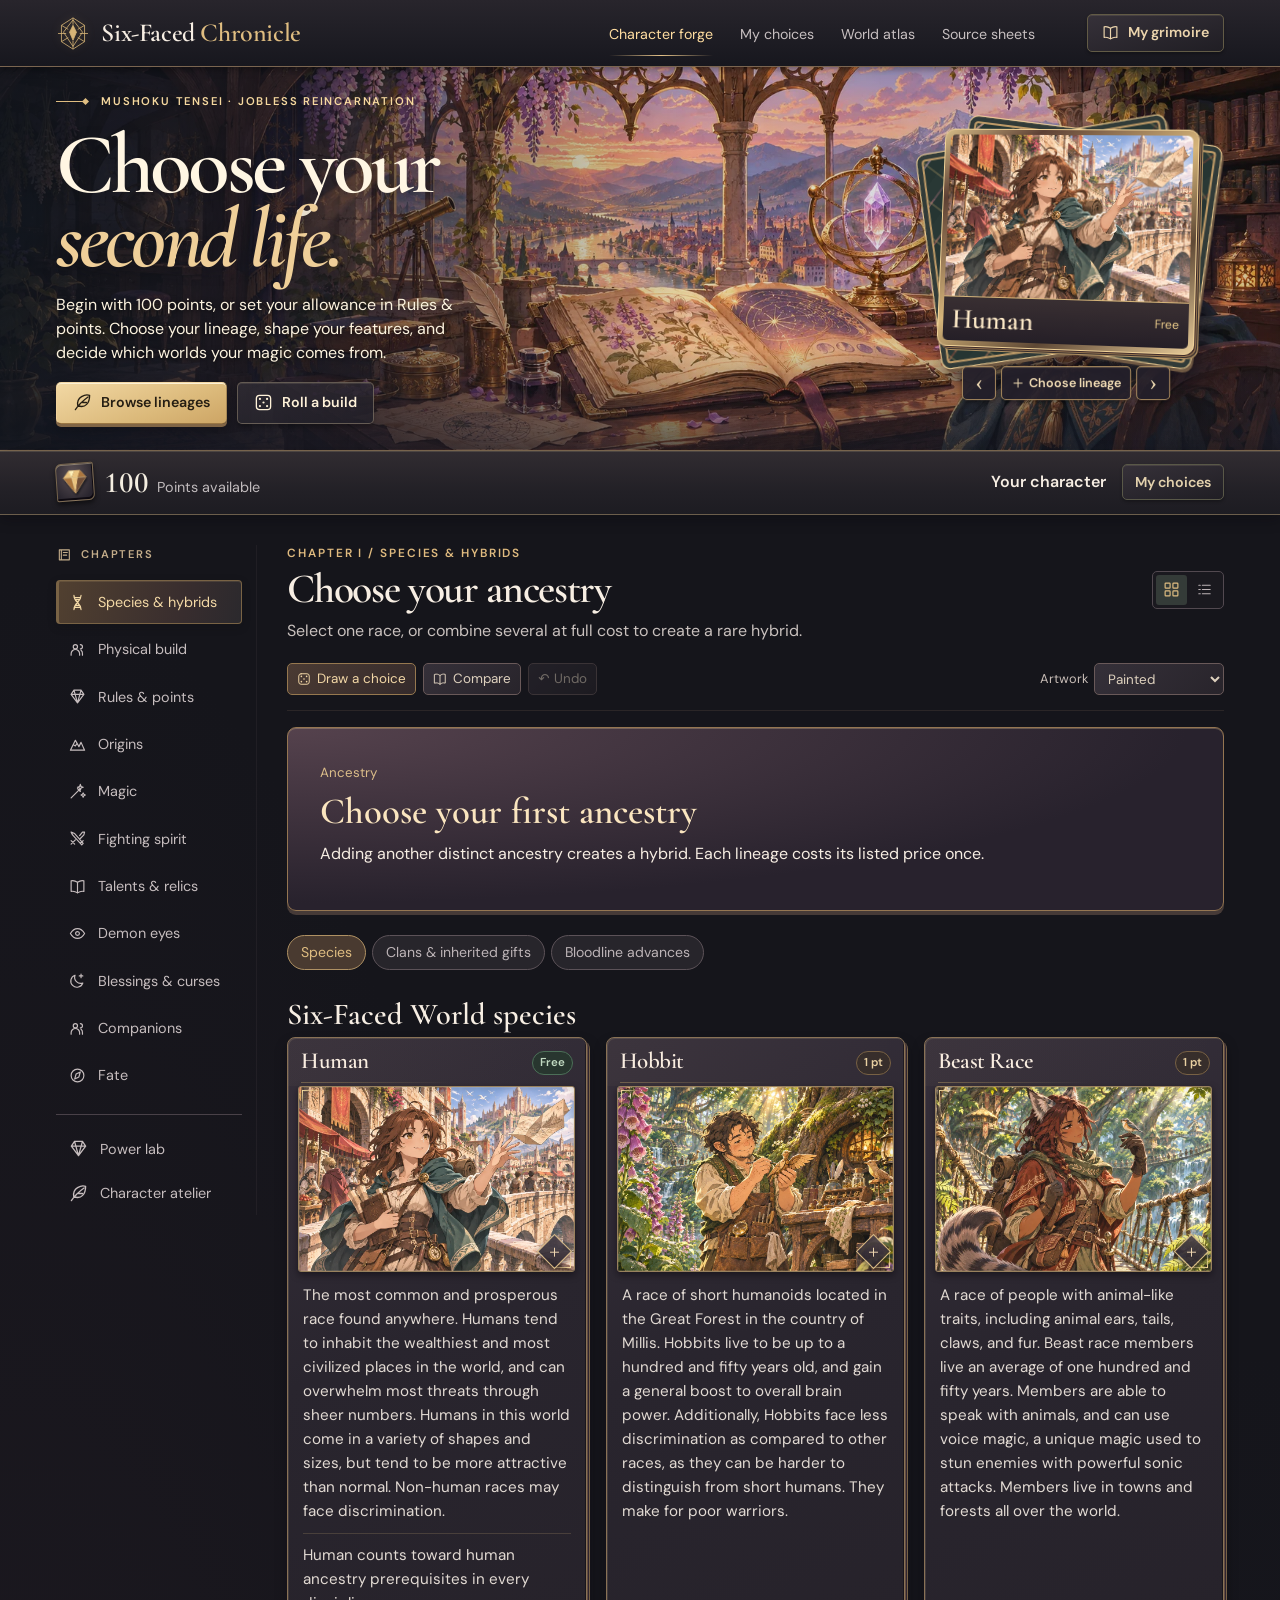
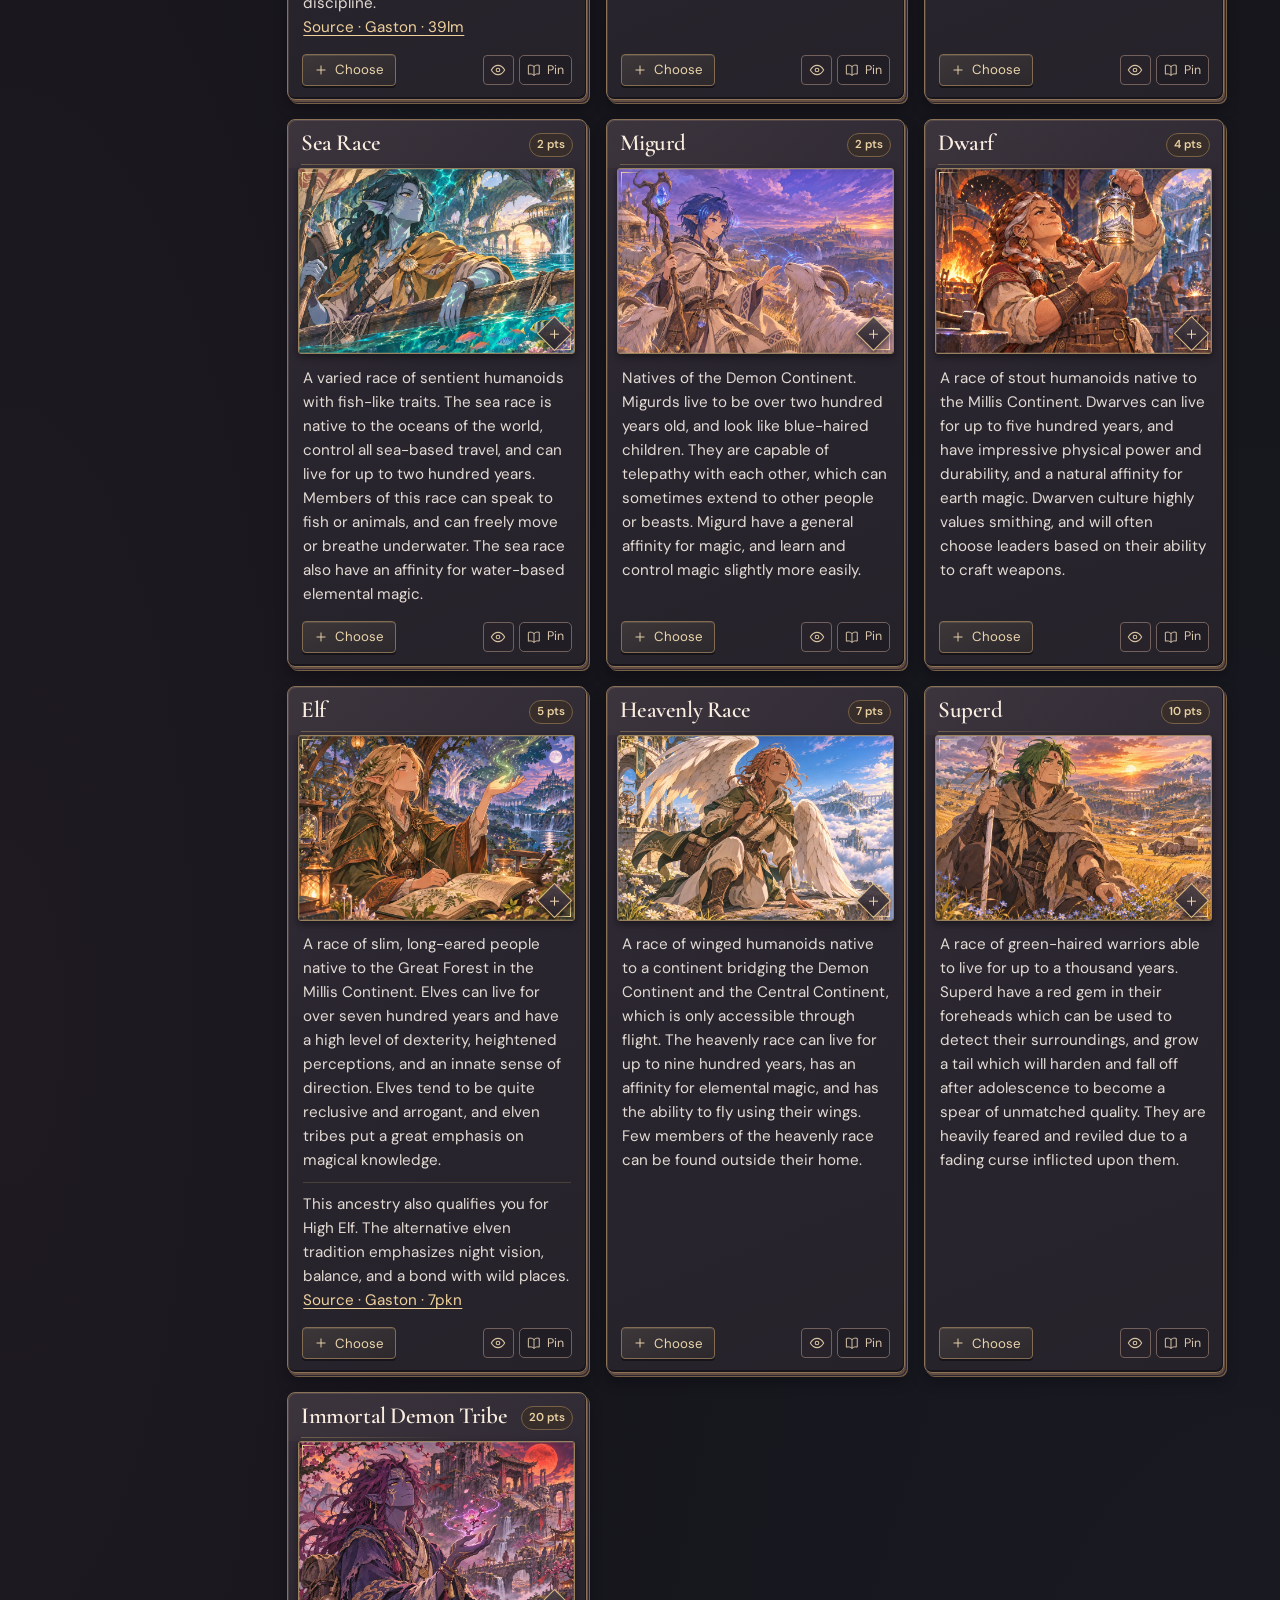
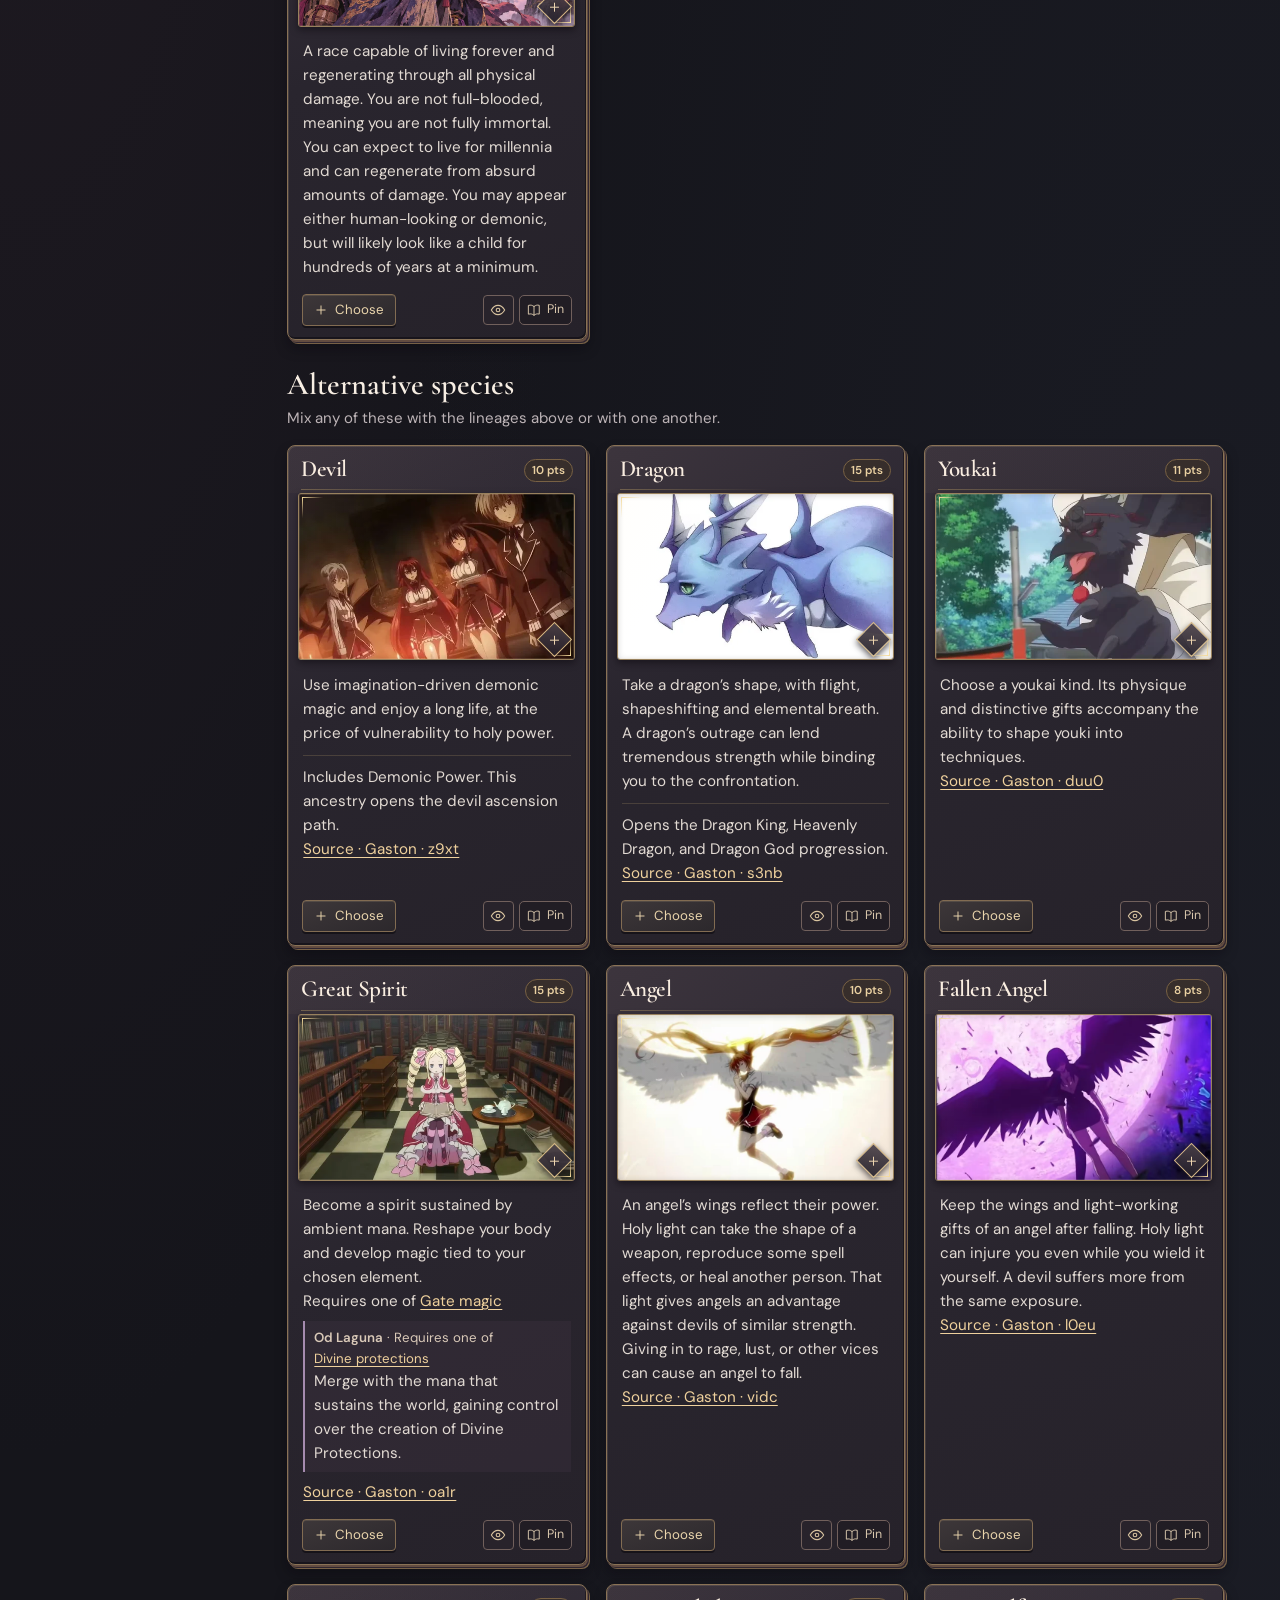
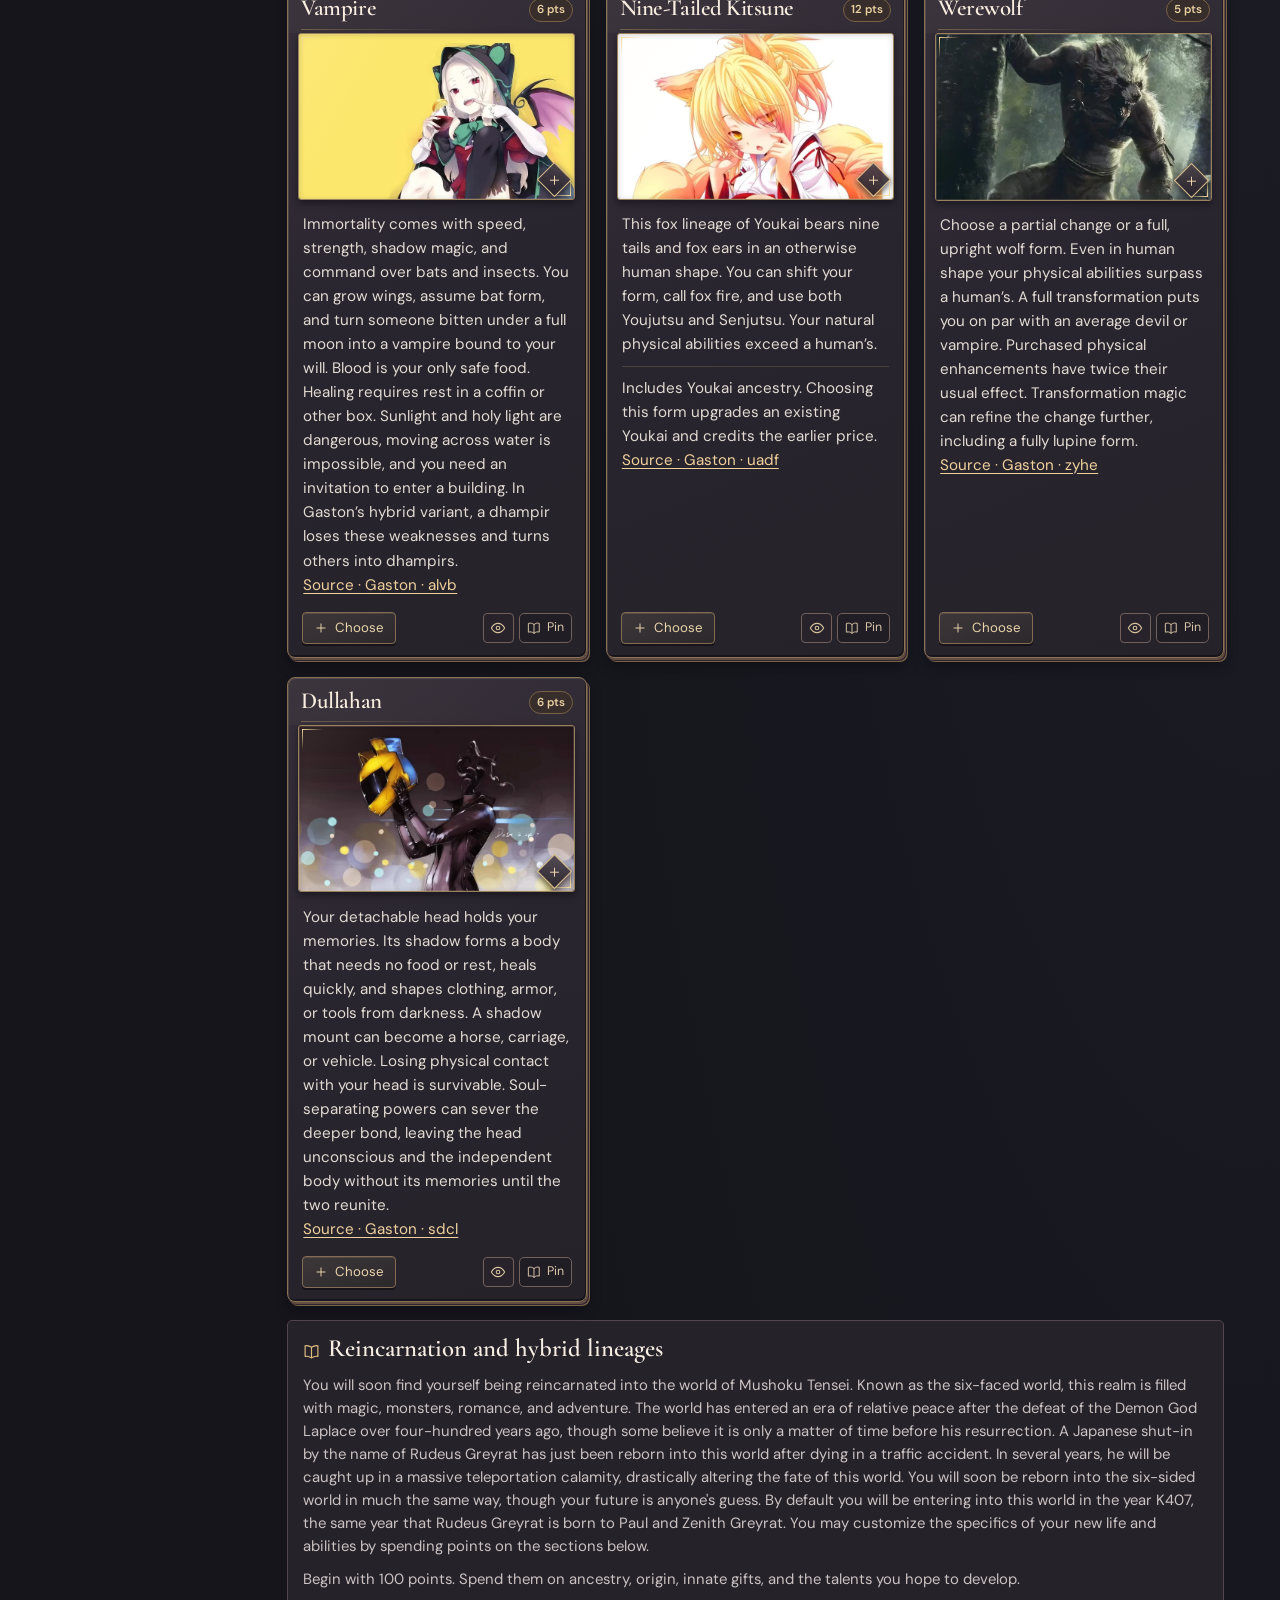
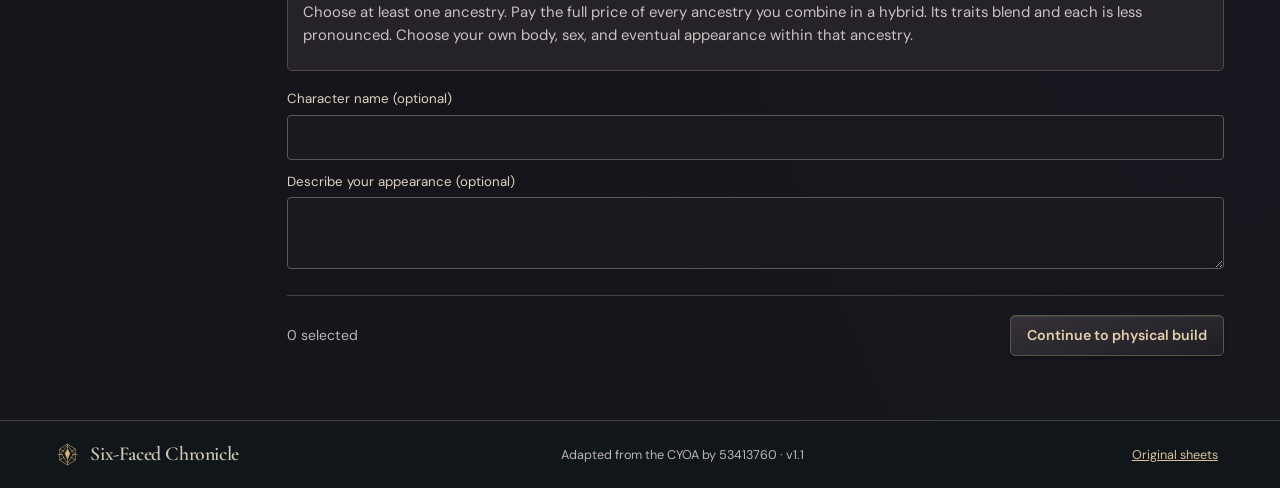
==== commit cca7d2f1: "Install Cloudflare Web Analytics on index.html" ====
--- a/index.html
+++ b/index.html
@@ -7,6 +7,9 @@
 <title>Six-Faced Chronicle · Mushoku Tensei CYOA</title>
 <link rel="icon" href="crest.svg" type="image/svg+xml">
 <link rel="stylesheet" href="fonts.css"><link rel="stylesheet" href="style.css"><link rel="stylesheet" href="atelier.css"><link rel="stylesheet" href="selection.css"><link rel="stylesheet" href="depth.css">
+<!-- Cloudflare Web Analytics -->
+<script type='module' src='https://static.cloudflareinsights.com/beacon.min.js' data-cf-beacon='{"token": "7ed21df23b1f4770a0c89a563392dfa1"}'></script>
+<!-- End Cloudflare Web Analytics -->
 </head>
 <body>
 <a class="skip" href="index.html#chapter">Skip to character choices</a>
